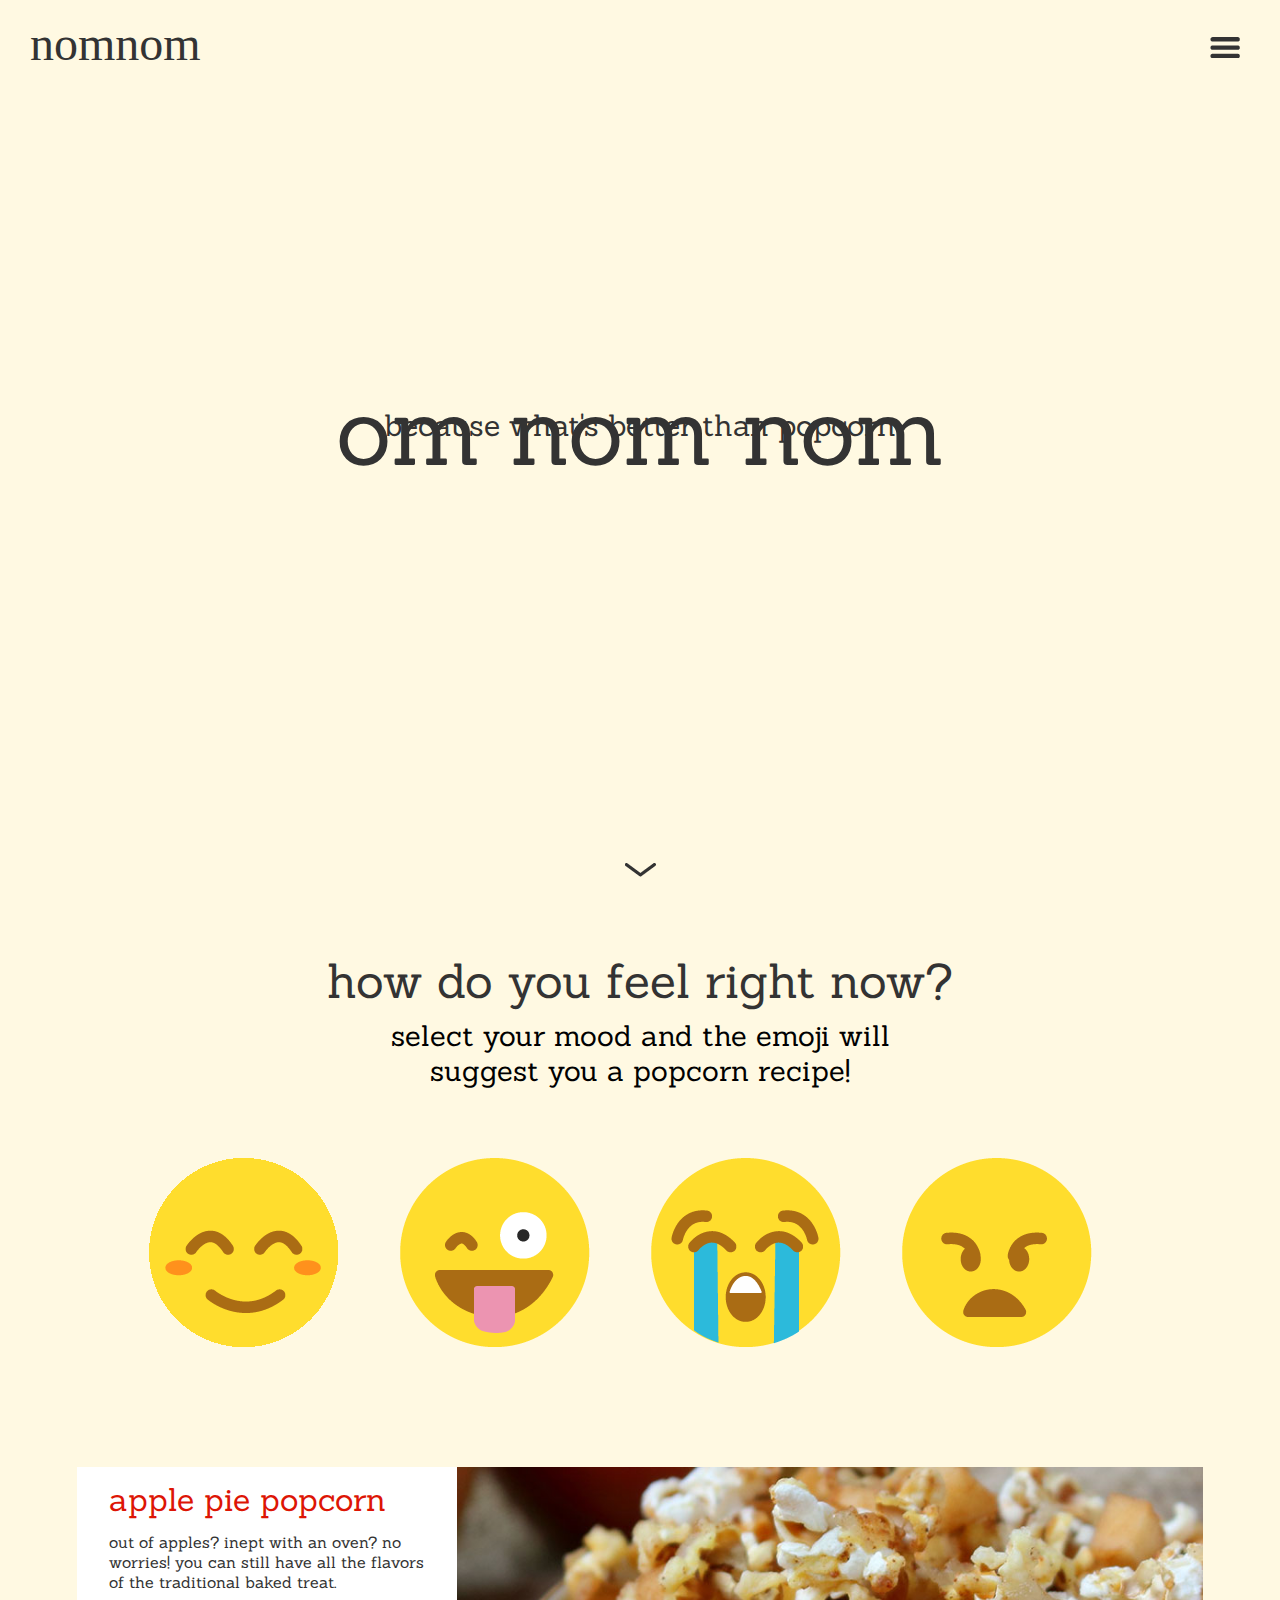
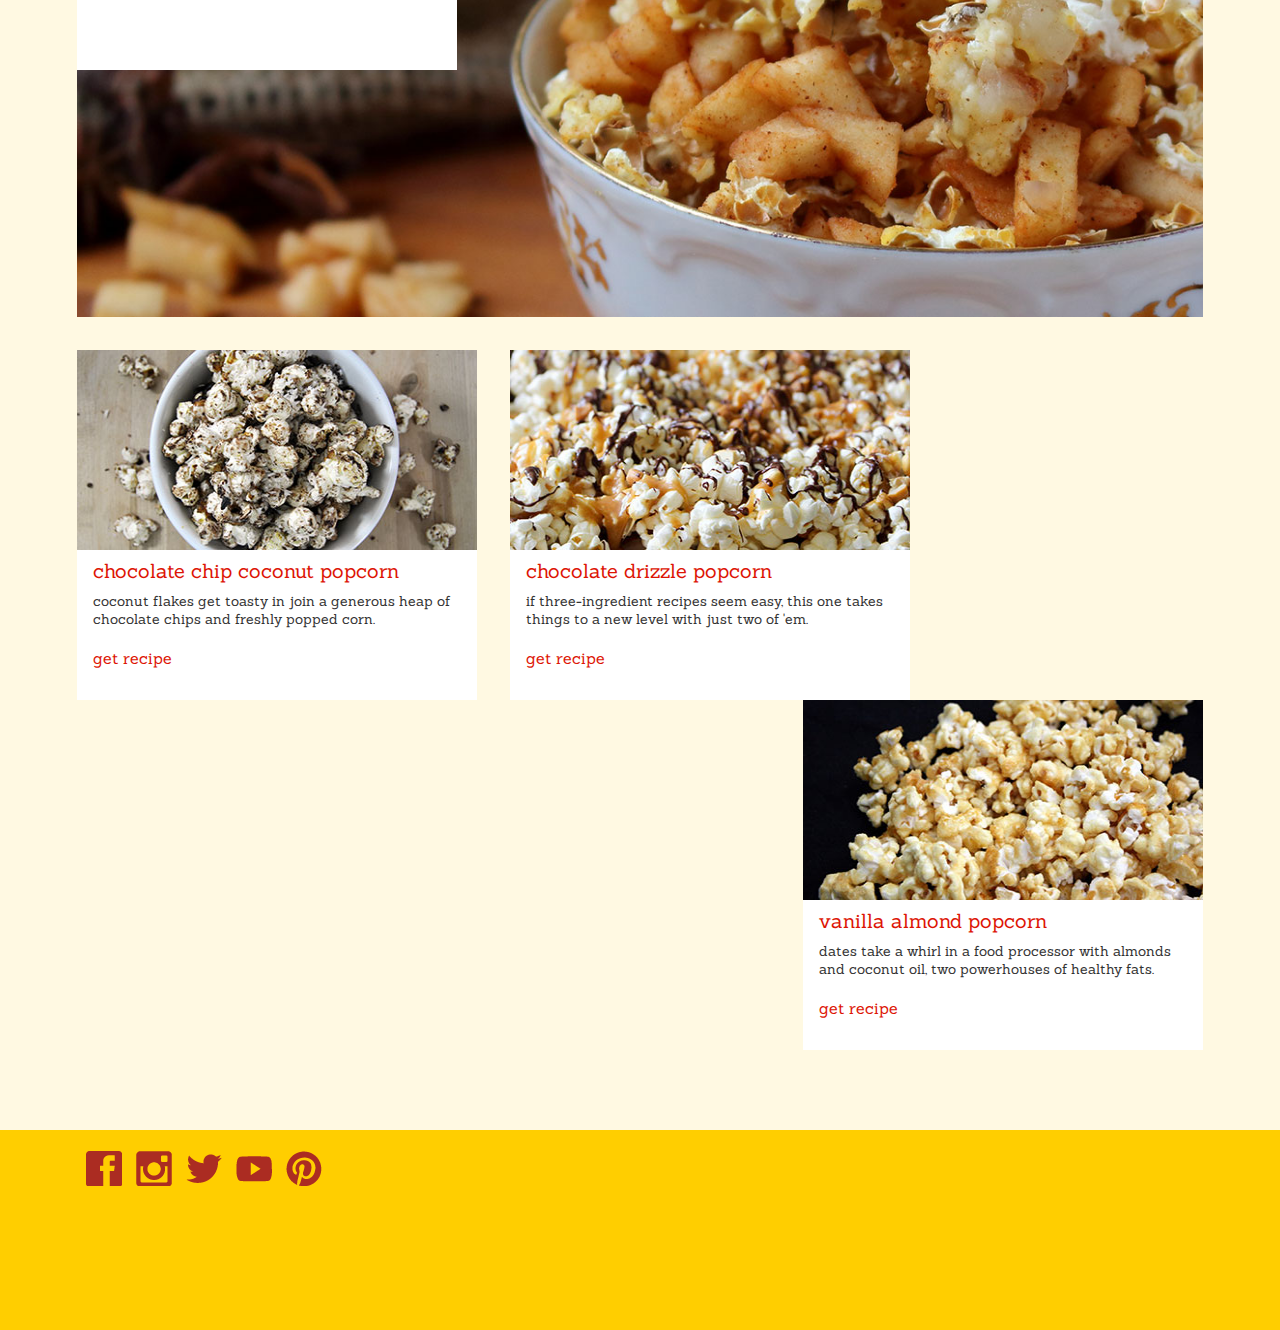
==== index.html @ b903b2a0 "updates" ====
<!DOCTYPE html>
    <html>
        <head>
            <meta charset="utf-8">    
            <meta name=“description” content=“nomnom” />
            <meta name=“keywords” content=“nomnom” />
            <meta name=“author” content=“nomnom” />
            <link rel="stylesheet" type="text/css" href="css/normalize.css">
            <link rel="stylesheet" type="text/css" href="css/reset.css">
            <link rel="stylesheet" type="text/css" href="css/style.css">
            <title>nomnom</title>
            <script src="https://code.jquery.com/jquery-1.12.0.min.js"></script>
           <script type="text/javascript" src="https://netdna.bootstrapcdn.com/bootstrap/3.1.1/js/bootstrap.min.js"></script>
            <link href='https://fonts.googleapis.com/css?family=Sanchez:400,400italic' rel='stylesheet' type='text/css'>      
        </head>

        <body class="body-bg">
            <div id="top">
                <video src="images/videoplayback.mp4" autoplay loop>
                </video>

                <header>
                    <div class="logo">
                        <a href="index.html">nomnom</a>
                    </div>

                    <div class="hamburger-icon">
                        <img src="images/hamburger.png">
                    </div>
                </header>
                    <nav>
                        <div class="cancel-icon">
                            <img src="images/cancel.png">
                        </div>
                        <ul>
                            <li id="top-item"><a href="happy.html">sweet recipes</a></li>
                            <li><a href="silly.html">savory recipes</a></li>
                            <li><a href="angry.html">spicy recipes</a></li>
                            <li><a href="sad.html">sweet &amp salty recipes</a></li>
                            <li><a href="history.html">history of popcorn</a></li>
                            <li id="last-item"><a href="popping-methods.html">traditional popping methods</a></li>
                        </ul>
                    </nav>

                <div class="chevron">
                    <img src="images/chevron.png">
                </div>

                <div class="omnom-text">
                    <p>om nom nom</p>
                </div>

                <div class="omnom-text-2">
                    <p>because what's better than popcorn</p>
                </div>                
            </div>
    <div class="container-Cnt">        
            <div class="intro">
                <div class="intro-2"><p>how do you feel right now?</p></div> 
                    <h1>select your mood and the emoji will suggest you a popcorn recipe!</h1>
                </div>

            <div class="emojis">
                <div class="happy">
                    <a href="happy.html"><img src="images/happy.gif"></a>
                    <div id="happy-text">
                        <p>yaaas</p>
                    </div>
                </div>

                <div class="silly">
                    <a href="silly.html"><img src="images/silly.png"></a>
                    <div id="silly-text">
                        <p>lol</p>
                    </div>
                </div>

                <div class="sad">
                    <a href="sad.html"><img src="images/sad.png"></a>
                    <div id="sad-text">
                        <p>ugh</p>
                    </div>
                </div>

                <div class="angry">
                    <a href="angry.html"><img src="images/angry.png"></a>
                    <div id="angry-text">
                        <p>wtf</p>
                    </div>
                </div>
            </div>

            <div id="featured">
<!--                 <div class="tag">
                    <p>YAAAAAS</p>
                </div> -->

                <div id="recipe-title">
                    <a href="http://sweetasacookie.com/apple-pie-popcorn/" target="_blank">apple pie popcorn</a>
                    <p>out of apples? inept with an oven? no worries! you can still have all the flavors of the traditional baked treat.</p>
                </div>

<!--                 <div id="get-recipe">
                    <a href="https://marlameridith.com/chocolate-chip-coconut-popcorn-recipe/" target="_blank">get recipe</a>
                </div> -->
            </div>            

            <div id="more-recipes">
                <div class="column">
                                <a href="https://marlameridith.com/chocolate-chip-coconut-popcorn-recipe/" target="_blank">
                                    <div class="column-img">
                                        <img src="images/cacao-dusted-coconut-popcorn.jpg">
                                    </div></a>

                                <div class="column-text">
                                    <p class="column-title"><a href="https://marlameridith.com/chocolate-chip-coconut-popcorn-recipe/" target="_blank">chocolate chip coconut popcorn</a></p>

                                    <p class="column-blurb">coconut flakes get toasty in join a generous heap of chocolate chips and freshly popped corn.</p>

                                    <div class="get-recipe">
                                        <a href="https://marlameridith.com/chocolate-chip-coconut-popcorn-recipe/" target="_blank">get recipe</a>
                                    </div>
                                </div>
                </div>

                            <div class="column">
                                <a href="http://nutritiontwins.com/chocolate-drizzle-popcorn/" target="_blank">
                                    <div class="column-img">
                                        <img src="images/chocolate-drizzle.jpg">
                                    </div></a>

                                <div class="column-text">
                                    <p class="column-title"><a href="http://nutritiontwins.com/chocolate-drizzle-popcorn/" target="_blank">chocolate drizzle popcorn</a></p>

                                    <p class="column-blurb">if three-ingredient recipes seem easy, this one takes things to a new level with just two of 'em.</p>

                                    <div class="get-recipe">
                                        <a href="http://nutritiontwins.com/chocolate-drizzle-popcorn/" target="_blank">get recipe</a>
                                    </div>
                                </div>
                            </div>

                            <div id="column">
                                <a href="http://realfoodrealdeals.com/vanilla-almond-popcorn/" target="_blank">
                                    <div class="column-img">
                                        <img src="images/vanilla-almond.jpg">
                                    </div></a>

                                    <div class="column-text">
                                        <p class="column-title"><a href="http://realfoodrealdeals.com/vanilla-almond-popcorn/" target="_blank">vanilla almond popcorn</a></p>

                                        <p class="column-blurb">dates take a whirl in a food processor with almonds and coconut oil, two powerhouses of healthy fats.</p>

                                        <div class="get-recipe">
                                        <a href="http://realfoodrealdeals.com/vanilla-almond-popcorn/" target="_blank">get recipe</a>
                                        </div>
                                    </div>
                            </div>
            </div>
    </div> <!-- .container-Cnt  -->        
            <footer>
                <ul>
                    <li><a href="http://www.facebook.com" target="_blank">
                            <div class="fb">
                                <img src="images/fb.png">
                            </div></a>
                    </li>

                    <li><a href="http://www.instagram.com" target="_blank">
                            <div class="instagram">
                                <img src="images/instagram.png">
                            </div></a>
                    </li>

                    <li><a href="http://www.twitter.com" target="_blank">
                            <div class="twitter">
                                <img src="images/twitter.png">
                            </div></a>
                    </li>

                    <li><a href="http://www.youtube.com" target="_blank">
                            <div class="yt">
                                <img src="images/yt.png">
                            </div></a>
                    </li>
                    <li><a href="http://www.pinterest.com" target="_blank">
                            <div class="pinterest">
                                <img src="images/pinterest.png">
                            </div></a>
                    </li>
                </ul>
            </footer> 
            <script src="js/main.js"></script>
        </body>
    </html>
---- css/style.css ----
* {
  box-sizing: border-box;
  -webkit-box-sizing: border-box;
  -moz-box-sizing: border-box;
}

header {
  overflow: hidden;
  position: relative;
  z-index: 9999;
  width: auto;
}

html,
body {
  height: 100%;
}

.body-bg {
  background-color: #FFF9E2;
}


.container-Cnt {
  background-color: #FFF9E2;
}

nav {
  background-color: #FFCE00;
  width: 100% !important;
  position: fixed;
  height: 100%;
  top: 0;
  left: 0;
  right: 0;
  bottom: 0;
  z-index: 9999;
  display: none;
}

nav li {
  font-family: Sanchez;
  padding: 10px 30px 0px 0px;
  font-size: 2em;
  color: #333333;
  text-align: center;
  line-height: 54px;
  border-bottom: 1px solid #FFE472;
  padding-bottom: 18px;
}

nav li:hover {
  background-color: #FFE472;
}

#top-item {
  margin-top: 130px;
}

nav li #top-item:hover {
  height: 100px;
}

#last-item {
  border-bottom: none;
}

li a {
  color: #333;

}

.logo {
  font-family: Bryant-Bold;
  font-size: 3em;
  margin: 20px 0 0px 30px;
  float: left;
}

.logo a {
  color: #333333;
}

.hamburger-icon {
  display: inline-block;
  margin: 36px 40px 0px 0px;
  position: absolute;
  top: 0;
  right: 0;
  z-index: 999;
  cursor: pointer;
}

.cancel-icon {
  display: inline-block;
  margin: 32px 40px 0px 0px;
  position: absolute;
  top: 0;
  right: 0;
  z-index: 999;
  cursor: pointer;
}

a {
  text-decoration: none;
}

p {
  font-family: Sanchez;
  font-size: 20px;
  color: #333333;
}

/*fonts*/
@font-face {
  font-family: ‘Bryant’;
  src: url(Bryant.eot’);
  src: url(Bryant.woff’) format(‘woff’), 
       url(Bryant.ttf’) format(‘truetype’), 
             url(Bryant.svg’) format(‘svg’);

  font-family: ‘Bryant-bold’;
  src: url(Bryant-bold.eot’);
  src: url(Bryant-bold.woff’) format(‘woff’), 
       url(Bryant-bold.ttf’) format(‘truetype’), 
             url(Bryant-bold.svg’) format(‘svg’);
}

.intro {
  margin-top: 60px;
  margin-bottom: 60px;
  line-height: 35px;
  text-align: center;
}

.intro h1 {
  font-family: "Sanchez";
  font-size: 1.8em;
  color: #000;
  display: inline-block;
  margin-top: 100px;
  margin-bottom: 100px;
  width: 45%;
  position: relative;
  clear: both;
  margin: 0 auto;
}

.intro-2 p{
  font-size: 3em;
  font-family: Sanchez;
  text-align: center;
  margin-bottom: 20px;
}

#top {
  width: 100%;
  height: 100%;
  background-size: cover;
  display: inline-block;
  margin: 0 auto;
  position: relative;
  overflow: hidden; 
}

video {
  position: absolute;
  top: 50%;
  left: 50%;
  -webkit-transform: translate(-50%, -50%);
  transform: translate(-50%, -50%);
  min-width: 100%;
  min-height: 100%;
  width: auto;
  /*height: 100%;*/
  z-index: -100;
  overflow: hidden;
}

.chevron {
  position: absolute;
  left:0;
  bottom:20px;
  width: 100%;
  text-align: center;
}
.chevron img {
  display: inline-block;
}

.omnom-text {
  text-align: center;
  display: table;
  width: 100%;
  height: 100%;
  position: absolute;
  top: 0;
  left: 0;
  z-index: 10;
}

.omnom-text p {
  font-size: 6em;
  font-family: Sanchez;
  font-weight: 400;
  display: table-cell;
  vertical-align: middle;
  line-height: 70px;
  padding-bottom: 40px;
  color: #333;
}

.omnom-text-2 p {
  font-size: 2em;
  text-align: center;
  display: table;
  width: 100%;
  height: 100%;
  position: absolute;
  top: 0;
  left: 0;
  z-index: 10;
  margin-top: 300px;
}

.omnom-text-2 p {
  font-size: 30px;
  font-family: Sanchez;
  font-weight: 400;
  display: table-cell;
  vertical-align: middle;
  line-height: 70px;
  color: #333;
  padding-top: 90px;
}

.emojis {
  text-align: center;
  margin: 20px 0 50px 10px;
}

.happy {
  display: inline-block;
  margin-right: 50px;
}

#happy-text p{
  opacity: 0;
  color: #333;
  font-size: 1.5em;
  margin-top: 10px;
}

.happy:hover #happy-text p{
  opacity: 1;
}

.silly {
  display: inline-block;
  margin-right: 50px;
}

#silly-text p{
  opacity: 0;
  color: #333;
  font-size: 1.5em;
  margin-top: 10px;
}

.silly:hover #silly-text p{
  opacity: 1;
}

.sad {
  display: inline-block;
  margin-right: 50px;
}

#sad-text p{
  opacity: 0;
  color: #333;
  font-size: 1.5em;
  margin-top: 10px;
}

.sad:hover #sad-text p{
  opacity: 1;
}

.angry {
  display: inline-block;
  margin-right: 50px;
}

#angry-text p{
  opacity: 0;
  color: #333;
  font-size: 1.5em;
  margin-top: 10px;
}

.angry:hover #angry-text p{
  opacity: 1;
}

#featured {
  margin: 0 auto;
  width: 88%;
  height: 50vh;
  background: url("../images/Apple-Pie-Popcorn1.jpg"); center center no-repeat;
  background-size: cover;
  box-sizing: border-box;
  margin-bottom: 33px;
  margin-top: 80px;
}

.tag {
  background-color: #ffce00;
  right: 6%;
  margin-left: -5rem;
  padding: .75rem .5rem;
  position: absolute;
  text-align: center;
  text-transform: uppercase;
  width: 11.25rem;
}

.tag p {
  color: #ffffff;
  text-align: center;
  font-style: 1.25em; 
  font-family: Bryant-Bold;
}

#recipe-title {
  font-family: Sanchez;
  font-size: 2em;
  padding-left: 1em;
  padding-top: 1.5%;
  padding-right: 30px;
  background-color: #fff;
  color: #dd1505;
  width: 380px;
  height: 45%;
  margin-top: 10px;
}

#recipe-title p {
  font-family: Sanchez;
  line-height: 20px;
  font-size: .5em;
  padding-top: 5%;
}

#recipe-title a {
  color: #dd1505;
}

#get-recipe a {
  text-decoration: none;
  font-family: Sanchez;
  font-size: 1em;
  color: #CC1C0E;
  margin-left: 2.5%;
}

/*general styes for each recipe page*/
#recipe {
  background-color: white;
}

.grey {
  background-color: #ECECEC;
  margin-top: 150px;
  top: 0;
  left: 0;
  height: 1500px;
}

.structure {
  top: -120px;
  position: relative;
  height: 700px;
  box-sizing: border-box;
}

.title {
  width: 18%;
  height: 100px;
  margin: 0 auto;
}

.title h1 {
  font-size: 3.43em;
  margin-top: 5%;
  margin-bottom: 1%;
  color: #333;
  font-family: "Sanchez";
  display: inline-block;
}

.title-sad {
  width: 30%;
  margin-left: 20%;
}

.title-sad h1 {
  font-size: 3.43em;
  margin-top: 5%;
  margin-bottom: 1%;
  color: #333;
  font-family: "Sanchez";
  display: inline-block;
}

.small-emoji {
  display: inline-block;
  position: relative;
  top: 16px;
  left: 10px;
}

/*sweet*/
.featured {
  margin: auto;
  width: 88%;
  height: 69%;
  background: url("../images/Apple-Pie-Popcorn1.jpg"); center center no-repeat;
  position: relative;
  box-sizing: border-box;
}

.recipe-title {
  font-family: Sanchez;
  font-size: 2.8em;
  padding-left: 30px;
  padding-top: 30px;
  padding-right: 30px;
  background-color: #F8F8F8;
  color: #dd1505;
  width: 350px;
  height: 275px;
  margin-top: 10px;
}

.recipe-title p {
  padding-top: 20px;
  font-family: Sanchez;
  line-height: 20px;
  font-size: .4em;
}

.recipe-title a {
  color: #dd1505;
}

.recipe-parent {
  width: 100%;
  clear: both;
}

.more-recipes {
  width: 88%;
  padding-top: 33px;
  margin: 0 auto;
}

#more-recipes {
  width: 88%;
  margin: 0 auto;
  overflow: hidden;
  margin-bottom: 80px;
}

.column {
  background-color: #fff;
  width: 400px;
  height: 350px;
  float: left;
  box-sizing: border-box;
  margin-right: 33px;
}

#column {
  background-color: #fff;
  width: 400px;
  height: 350px;
  float: right;
  box-sizing: border-box;
}

.column-img img{
  width: 100%;
  height: 200px;
}

.column-text {
  padding: 2% 4% 0 4%;
}

.column-title a {
  color: #dd1505;
  font-family: "Sanchez";
}

.column-blurb {
  margin-top: 3%;
  font-size: .9em;
  font-family: Sanchez;
  line-height: 18px;
}

.get-recipe {
  padding-top: 6%;
}

.get-recipe a {
  text-decoration: none;
  font-family: Sanchez;
  font-size: 1em;
  color: #dd1505;
}

/*savory*/
.featured-savory {
  margin: auto;
  width: 88%;
  height: 69%;
  background: url("../images/lemony-kale.jpg"); center center no-repeat;
  position: relative;
  box-sizing: border-box;
}

/*sweet & salty*/
#featured-sweet-salty {
  margin: auto;
  width: 90%;
  height: 70%;
  background: url("../images/peanut-butter.jpg"); center center no-repeat;
  position: relative;
  box-sizing: border-box;
}

/*spicy*/
#featured-spicy {
  margin: auto;
  width: 90%;
  height: 70%;
  background: url("../images/spicy-curry.jpg"); center center no-repeat;
  position: relative;
  box-sizing: border-box;
}

.more-recipes .row-2 {
  margin-top: 383px;
  overflow: hidden;
}

.did-you-know {
  background-color: #FFF9E2;
  width: 400px;
  height: 350px;
  display: inline-block;
  float: right;
  box-sizing: border-box;
}

.did-you-know-text {
  width: 90%;
  padding-left: 7%;
  padding-top: 25%;
  text-align: center;
}

.did-you-know h1 {
  font-size: 2em;
  font-family: Sanchez;
  color: #333;
  padding-top: 2%;
  padding-bottom: 4%;
}

.did-you-know p {
  font-size: 1em;
  font-family: Sanchez;
  color: #333;
  line-height: 18px;
}

footer {
  background-color: #ffce00;
  width: 100%;
  height: 200px;
}

footer li .fb{
  display: inline-block;
  margin-top: 20px;
  margin-left: 76px;
}

footer li {
  display: inline-block;
  text-align: center;
  margin-left: 10px;
}

.happy-footer {
  margin-top: 40px;
}

/*history*/
#top-image {
  background-color: #FFF1B6;
  z-index: -100;
  height: 100%;
}

.date p {
  margin-top: 40px;
  text-align: center;
  font-size: 4em;
  font-family: Sanchez;
}

.text-1 p {
  margin-top: 10px;
  text-align: center;
  font-size: 1.5em;
  font-family: Sanchez;
}

.divider-top {
  border-top: 1px solid #FFCE00;
  width: 300px;
  margin-top: 16px;
  margin-left: 570px;
}

.squanto {
  text-align: center;
  margin-top: 30px;
}

.text-2 p {
  width: 52%;
  text-align: center;
  margin: 40px 0 100px 340px;
  font-family: Sanchez;
  line-height: 24px;
}

.second {
  background-color: #fff;
  width: 100%;
  height: 600px;
}

.second .date p {
  margin-top: 50px;
  text-align: center;
  font-size: 4em;
  font-family: Sanchez;
}

.second .text-2 p {
  width: 52%;
  text-align: center;
  margin-top: 100px;
  margin-left: 340px;
  font-family: Sanchez;
}

.states {
  text-align: center;
  margin-top: 50px;
}

.third {
  background-color: #FFF1B6;
  width: 100%;
  height: 750px;
}

.third .date p {
  padding-top: 50px;
  text-align: center;
  font-size: 4em;
  font-family: Sanchez;
}

.third .text-2 p {
  width: 52%;
  text-align: center;
  margin-top: 410px;
  margin-left: 340px;
  font-family: Sanchez;
}

.fourth {
  background-color: #fff;
  width: 100%;
  height: 700px;
}

.fourth .date p {
  text-align: center;
  font-size: 4em;
  font-family: Sanchez;
}

.fourth .text-2 p {
  width: 52%;
  text-align: center;
  margin-top: 410px;
  margin-left: 340px;
  font-family: Sanchez;
}

/**
 * For modern browsers
 * 1. The space content is one way to avoid an Opera bug when the
 *    contenteditable attribute is included anywhere else in the document.
 *    Otherwise it causes space to appear at the top and bottom of elements
 *    that are clearfixed.
 * 2. The use of `table` rather than `block` is only necessary if using
 *    `:before` to contain the top-margins of child elements.
 */
.cf:before,
.cf:after {
    content: " "; /* 1 */
    display: table; /* 2 */
}

.cf:after {
    clear: both;
}

/**
 * For IE 6/7 only
 * Include this rule to trigger hasLayout and contain floats.
 */
.cf {
    *zoom: 1;
}

.submit {
  font-family: Sanchez;
  background-color: #CC1C0E;
  border: none;
  width: 400px;
  height: 100px;
  margin-top: 33px;
  font-size: 1.5em;
  color: white;
  border-radius: 5px;
  margin-left: 433px;
}

.submit:hover {
  background-color: #B71B0E;
}

/*submit your own recipe*/
.title-submit {
  text-align: center;
  margin-bottom: 5%;
}

.title-submit h1 {
  font-size: 3.43em;
  margin-top: 5%;
  color: #333;
  font-family: "Sanchez";
  display: inline-block;
}

form {
  width: 100%;
  height: 50%;
}

.create-recipe {
  float: left;
  width: 90%;
  margin: 1.5em 5%;
  display: block;
  box-sizing: border-box;
}

input {
  color: red;
  border: 0;
  -webkit-appearance: none;
  line-height: normal;
  font-family: Sanchez;
}

.create-recipe__info {
  width: 59.26%;
  float: right;
}

.create-recipe__info li {
  width: 100%;
  margin: .5rem auto;
  float: left;
}

.create-recipe__info li label {
  float: left;
  margin-bottom: .25rem;
  margin-right: .25rem;
  color: #333;
  font-family: Sanchez;
}

.create-recipe__info li input[type="text"], .create-recipe__info li textarea {
  float: left;
  clear: both;
  width: 100%;
  height: 2.5rem;
  line-height: 1.5rem;
  padding: .25rem .5rem;
  border-radius: 0;
  color: #4d4d4d!important;
  font-size: 1rem;
}

.create-recipe__left-rail {
  width: 34%;
  position: relative;
  float: left;
}

.create-recipe__left-rail>div {
  float: left;
  width: 100%;
}

.create-recipe .add-photo {
  width: 276px;
  height: 185px;
  margin-left: 0;
}

.create-recipe .icon--picture.gray {
  width: 276px;
  height: 185px;
  background-position: center 35px;
  background-size: 36%;
  position: relative;
  left: 0;
  top: 0;
  display: block;
  transform: scale(1);
  opacity: .7;
}

.icon--picture.gray {
  background-image: url(http://images.media-allrecipes.com/ar-images/icons/pic-icon-gray.svg);
}

.create-recipe__info.stats {
  width: 100%;
}

.create-recipe__info.stats li {
  width: 110px;
  white-space: nowrap;
  margin-left: 0;
  margin-right: 0;
}

.create-recipe__info.stats li {
  margin-left: 60px;
}

.create-recipe__info.stats li label {
  white-space: nowrap;
}

.create-recipe__info li input[type="text"], .create-recipe__info li textarea {
  float: left;
  clear: both;
  width: 100%;
  height: 2.5rem;
  line-height: 1.5rem;
  padding: .25rem .5rem;
  border-radius: 0;
  color: #4d4d4d!important;
  font-size: 1rem;
}

.create-recipe__info.stats li .italic, .create-recipe__info.stats li .grid-col__video__text {
  font-family: Sanchez;
  font-style: italic;
}

/* RESPONSIVE: Tablet*/
@media only screen and (min-width: 768px) and (max-width: 1024px) {
.logo {
  margin-left: 15px;
  }

.hamburger-icon {
  margin-right: 20px;
}
}

/* RESPONSIVE: Phone*/
@media only screen and (max-width: 767px) {
/*global*/
.logo {
  font-family: Bryant-Bold;
  font-size: 2em;
  margin: 16px 0 0px 20px;
  float: left;
}

.hamburger-icon {
  display: inline-block;
  margin: 20px 25px 0px 0px;
  position: absolute;
  top: 0;
  right: 0;
  z-index: 999;
  cursor: pointer;
}

.cancel-icon {
  display: inline-block;
  margin: 23px 32px 0px 0px;
  position: absolute;
  top: 0;
  right: 0;
  z-index: 999;
  cursor: pointer;
}

nav li {
  font-family: Sanchez;
  padding: 0px 30px 0px 0px;
  font-size: 2em;
  color: #333333;
  text-align: center;
  line-height: 54px;
  border-bottom: 1px solid #FFE472;
  padding-bottom: 18px;
  padding-left: 20px;
}

/*phone homepage*/
.omnom-text {
  text-align: center;
  display: table;
  width: 100%;
  height: 100%;
  position: absolute;
  top: 0;
  left: 0;
  z-index: 10;
}

.omnom-text p {
  font-size: 3em;
  font-family: Sanchez;
  font-weight: 400;
  display: table-cell;
  vertical-align: middle;
  line-height: 70px;
  padding-bottom: 40px;
  color: #333;
}

.omnom-text-2 p{
  font-size: 1.5em;
  text-align: center;
  display: table;
  width: 100%;
  height: 100%;
  position: absolute;
  top: 20;
  left: 0;
  z-index: 10;
  line-height: 22px;
}

.intro h1 {
  font-family: "Sanchez";
  font-size: 1.3em;
  color: #000;
  display: inline-block;
  margin-top: 100px;
  margin-bottom: 100px;
  width: 90%;
  position: relative;
  clear: both;
  margin: 0 auto;
  line-height: 28px;
}

.intro-2 p{
  font-size: 2em;
  font-family: Sanchez;
  text-align: center;
  margin-bottom: 20px;
}

.emojis {
  text-align: center;
  padding-left: 30px;
}

#happy-text p{
  opacity: 0;
  color: #333;
  font-size: 1.5em;
  margin-top: 10px;
  margin-bottom: 14px;
}

#silly-text p{
  opacity: 0;
  color: #333;
  font-size: 1.5em;
  margin-top: 10px;
  margin-bottom: 14px;
}

#sad-text p{
  opacity: 0;
  color: #333;
  font-size: 1.5em;
  margin-top: 10px;
  margin-bottom: 14px;
}

/*phone happy*/
#recipe {
  background-color: white;
}

#featured {
  margin: 0 auto;
  width: 88%;
  height: 50vh;
  background: url("../images/Apple-Pie-Popcorn1.jpg"); center center no-repeat;
  background-size: cover;
  box-sizing: border-box;
  margin-bottom: 33px;
  margin-top: 80px;
}
/*
.tag {
  background-color: #CC1C0E;
  left: 50%;
  margin-left: -5rem;
  padding: .75rem .5rem;
  position: absolute;
  text-align: center;
  text-transform: uppercase;
  top: 82rem;
  width: 11.25rem;
  z-index: 2;
}

.tag p {
  color: #ffffff;
  text-align: center;
  font-style: 1.25em; 
  font-family: Bryant-Bold;
}*/

#recipe-title {
  font-family: Sanchez;
  font-size: 2em;
  padding-left: 1em;
  padding-top: 1.5%;
  background-color: #fff;
  color: #dd1505;
  width: 100%;
  height: 40%;
  margin-top: 10px;
}

#recipe-title p {
  padding-top: 10px;
  font-family: Sanchez;
  line-height: 20px;
  font-size: .5em;
}

#recipe-title a {
  color: #dd1505;
}

#get-recipe a {
  text-decoration: none;
  font-family: Sanchez;
  font-size: .5em;
  color: #CC1C0E;
}

.grey {
  background-color: #ECECEC;
  margin-top: 150px;
  top: 0;
  left: 0;
  height: 2500px;
}

.structure {
  top: -120px;
  position: relative;
  height: 700px;
  box-sizing: border-box;
}

.title {
  width: 18%;
  margin: 0 auto;
}

.title h1 {
  font-size: 3.43em;
  margin-top: 5%;
  color: #333;
  font-family: "Sanchez";
  display: inline-block;
}

.small-emoji {
  display: inline-block;
  position: relative;
  top: 16px;
  left: 10px;
}

.featured {
  margin: auto;
  width: 94%;
  height: 350px;
  background: url("../images/Apple-Pie-Popcorn1.jpg"); center center no-repeat;
  position: relative;
  box-sizing: border-box;
}

.recipe-title {
  font-family: Sanchez;
  font-size: 1.25em;
  padding-left: 30px;
  padding-top: 20px;
  padding-right: 30px;
  background-color: #F8F8F8;
  color: #dd1505;
  width: 380px;
  height: 33%;
  margin-top: 10px;
}

.recipe-title p {
  padding-top: 12px;
  font-family: Sanchez;
  line-height: 16px;
  font-size: .7em;
}

.recipe-title a {
  color: #dd1505;
}

.recipe-parent {
  width: 100%;
  clear: both;
}

.more-recipes {
  width: 94%;
  padding-top: 33px;
  margin: 0 auto;
}

.column {
  background-color: #fff;
  width: 100%;
  height: 350px;
  box-sizing: border-box;
  margin-bottom: 10px;
}

#column {
  background-color: #fff;
  width: 100%;
  height: 350px;
  box-sizing: border-box;
  margin-bottom: 10px;
}

.column-img img{
  width: 100%;
  height: 200px;
}

.column-text {
  padding: 2% 4% 0 4%;
}

.column-title a {
  color: #dd1505;
  font-family: "Sanchez";
}

.column-blurb {
  margin-top: 3%;
  font-size: .9em;
  font-family: Sanchez;
  line-height: 18px;
}

.get-recipe {
  padding-top: 6%;
}

.get-recipe a {
  text-decoration: none;
  font-family: Sanchez;
  font-size: 1em;
  color: #dd1505;
}

.more-recipes .row-2 {
  clear: both;
  margin-bottom: 33px;
}

.did-you-know {
  background-color: #FFF9E2;
  width: 400px;
  height: 350px;
  display: inline-block;
  box-sizing: border-box;
  text-align: center;
}

.did-you-know-text {
  width: 90%;
  padding-left: 12%;
  padding-top: 28%;
  text-align: center;
}

.did-you-know h1 {
  font-size: 2em;
  font-family: Sanchez;
  color: #333;
  padding-top: 2%;
  padding-bottom: 4%;
}

.did-you-know p {
  font-size: 1em;
  font-family: Sanchez;
  color: #333;
  line-height: 18px;
}

.submit {
  font-family: Sanchez;
  background-color: #CC1C0E;
  border: none;
  width: 94%;
  height: 100px;
  margin-top: 33px;
  font-size: 1em;
  color: white;
  border-radius: 5px;
  position: relative;
}

.submit:hover {
  background-color: #B71B0E;
}

/*phone history*/
#top-image {
  z-index: -100;
  height: 100%;
}

.date p {
  margin-top: 40px;
  text-align: center;
  font-size: 2.7em;
  font-family: Sanchez;
}

.text-1 p {
  margin-top: 10px;
  position: relative;
  text-align: center;
  font-size: 1.4em;
  font-family: Sanchez;
}

.title {
  width: 18%;
  height: 100px;
  margin: 0 auto;
}

.title h1 {
  font-size: 2.5em;
  margin-top: 5%;
  margin-bottom: 1%;
  color: #333;
  font-family: "Sanchez";
  display: inline-block;
  text-align: center;
}

footer {
  background-color: #ffce00;
  width: 100%;
  height: 150px;
}

footer li .fb{
  margin-left: 70px;
}
}
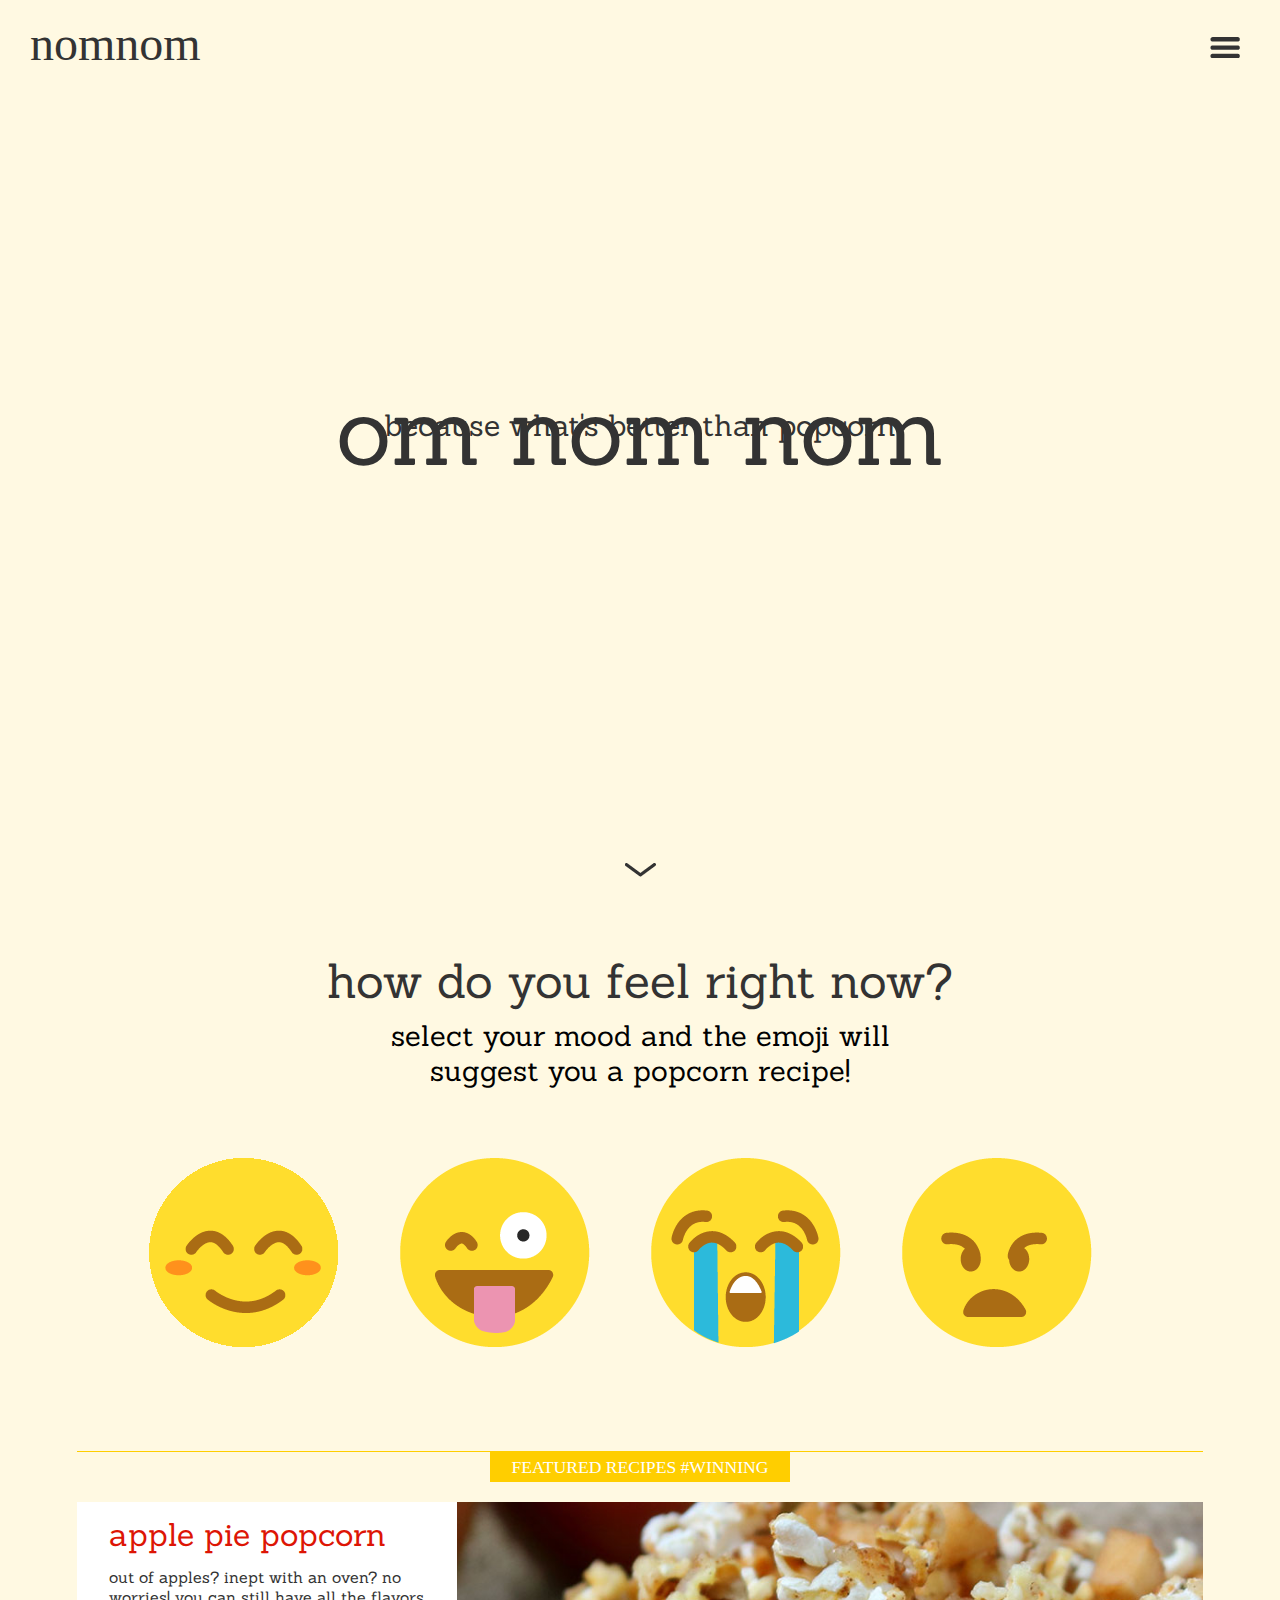
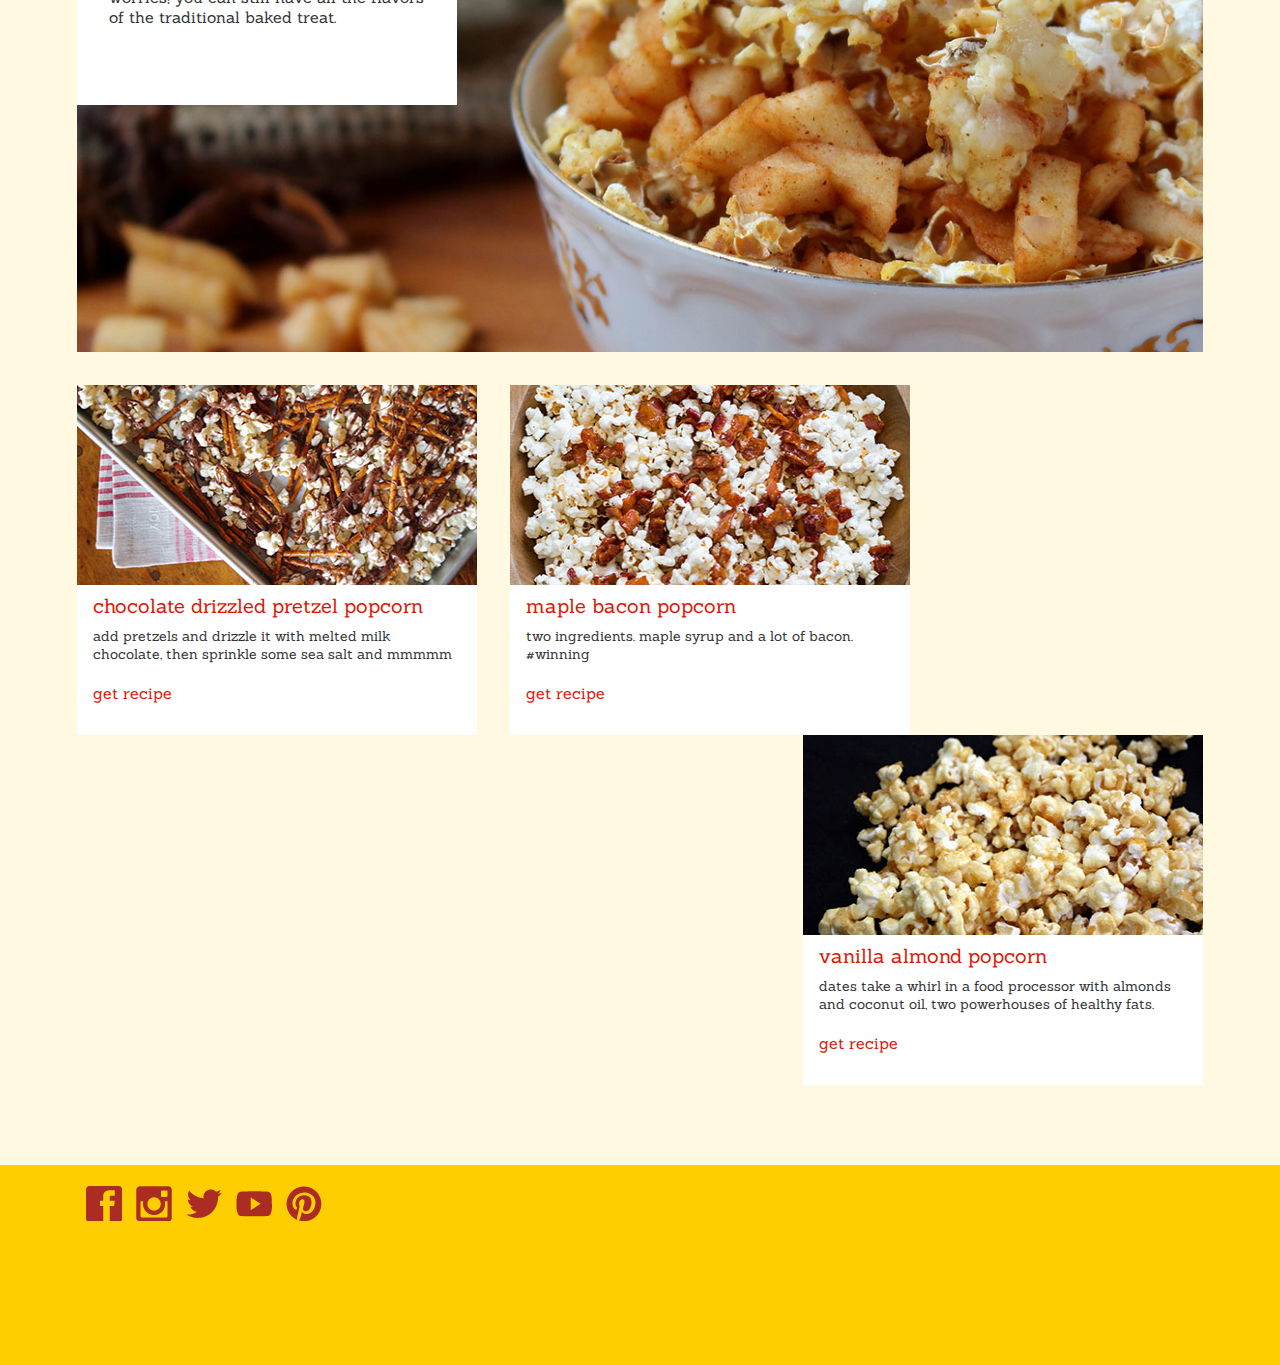
==== commit f5343b86: "UPDATES" ====
--- a/index.html
+++ b/index.html
@@ -90,6 +90,11 @@
                 </div>
             </div>
 
+            <div class="divider">
+                <div class="tag-featured">FEATURED RECIPES #WINNING
+                </div>
+            </div>
+
             <div id="featured">
 <!--                 <div class="tag">
                     <p>YAAAAAS</p>
@@ -107,35 +112,35 @@
 
             <div id="more-recipes">
                 <div class="column">
-                                <a href="https://marlameridith.com/chocolate-chip-coconut-popcorn-recipe/" target="_blank">
+                                <a href="http://jennysteffens.blogspot.com/2014/12/chocolate-drizzled-popcorn-pretzels.html" target="_blank">
                                     <div class="column-img">
-                                        <img src="images/cacao-dusted-coconut-popcorn.jpg">
+                                        <img src="images/pretzel.jpg">
                                     </div></a>
 
                                 <div class="column-text">
-                                    <p class="column-title"><a href="https://marlameridith.com/chocolate-chip-coconut-popcorn-recipe/" target="_blank">chocolate chip coconut popcorn</a></p>
-
-                                    <p class="column-blurb">coconut flakes get toasty in join a generous heap of chocolate chips and freshly popped corn.</p>
+                                    <p class="column-title"><a href="http://jennysteffens.blogspot.com/2014/12/chocolate-drizzled-popcorn-pretzels.html" target="_blank">chocolate drizzled pretzel popcorn</a></p>
+
+                                    <p class="column-blurb">add pretzels and drizzle it with melted milk chocolate, then sprinkle some sea salt and mmmmm</p>
 
                                     <div class="get-recipe">
-                                        <a href="https://marlameridith.com/chocolate-chip-coconut-popcorn-recipe/" target="_blank">get recipe</a>
+                                        <a href="http://jennysteffens.blogspot.com/2014/12/chocolate-drizzled-popcorn-pretzels.html" target="_blank">get recipe</a>
                                     </div>
                                 </div>
                 </div>
 
                             <div class="column">
-                                <a href="http://nutritiontwins.com/chocolate-drizzle-popcorn/" target="_blank">
+                                <a href="http://www.foodandwine.com/recipes/maple-bacon-popcorn" target="_blank">
                                     <div class="column-img">
-                                        <img src="images/chocolate-drizzle.jpg">
+                                        <img src="images/maple-bacon.jpg">
                                     </div></a>
 
                                 <div class="column-text">
-                                    <p class="column-title"><a href="http://nutritiontwins.com/chocolate-drizzle-popcorn/" target="_blank">chocolate drizzle popcorn</a></p>
-
-                                    <p class="column-blurb">if three-ingredient recipes seem easy, this one takes things to a new level with just two of 'em.</p>
+                                    <p class="column-title"><a href="http://www.foodandwine.com/recipes/maple-bacon-popcorn" target="_blank">maple bacon popcorn</a></p>
+
+                                    <p class="column-blurb">two ingredients. maple syrup and a lot of bacon. #winning</p>
 
                                     <div class="get-recipe">
-                                        <a href="http://nutritiontwins.com/chocolate-drizzle-popcorn/" target="_blank">get recipe</a>
+                                        <a href="http://www.foodandwine.com/recipes/maple-bacon-popcorn" target="_blank">get recipe</a>
                                     </div>
                                 </div>
                             </div>
--- a/css/style.css
+++ b/css/style.css
@@ -23,6 +23,25 @@
 
 .container-Cnt {
   background-color: #FFF9E2;
+}
+
+.divider {
+  border-top: 1px solid #FFCE00;
+  width: 88%;
+  margin: 0 auto;
+  margin-top: 5%;
+}
+
+.tag-featured {
+  width: 300px;
+  height: 30px;
+  background-color: #FFCE00;
+  margin: 0 auto;
+  color: white;
+  font-family: Bryant-Bold;
+  font-size: 1.1em;
+  text-align: center;
+  padding-top: .4em;
 }
 
 nav {
@@ -311,7 +330,7 @@
   background-size: cover;
   box-sizing: border-box;
   margin-bottom: 33px;
-  margin-top: 80px;
+  margin-top: 20px;
 }
 
 .tag {
@@ -401,7 +420,7 @@
 
 .title-sad {
   width: 30%;
-  margin-left: 20%;
+  margin-left: 35%;
 }
 
 .title-sad h1 {
@@ -531,24 +550,32 @@
   box-sizing: border-box;
 }
 
+.featured-savory .recipe-title {
+  height: 300px;
+}
+
 /*sweet & salty*/
-#featured-sweet-salty {
+.featured-sweet-salty {
   margin: auto;
-  width: 90%;
-  height: 70%;
-  background: url("../images/peanut-butter.jpg"); center center no-repeat;
+  width: 88%;
+  height: 69%;
+  background: url("../images/sea-salt-chocolate.jpg"); center center no-repeat;
   position: relative;
   box-sizing: border-box;
 }
 
 /*spicy*/
-#featured-spicy {
+.featured-spicy {
   margin: auto;
-  width: 90%;
-  height: 70%;
+  width: 88%;
+  height: 69%;
   background: url("../images/spicy-curry.jpg"); center center no-repeat;
   position: relative;
   box-sizing: border-box;
+}
+
+.featured-savory .recipe-title {
+  height: 300px;
 }
 
 .more-recipes .row-2 {
@@ -764,7 +791,7 @@
 /*submit your own recipe*/
 .title-submit {
   text-align: center;
-  margin-bottom: 5%;
+  margin-bottom: 3%;
 }
 
 .title-submit h1 {
@@ -773,6 +800,11 @@
   color: #333;
   font-family: "Sanchez";
   display: inline-block;
+}
+
+.create-recipe__info.stats {
+  margin-top: 1.5em;
+  width: 100%;
 }
 
 form {
@@ -845,35 +877,39 @@
 }
 
 .create-recipe .icon--picture.gray {
-  width: 276px;
+  width: 430px;
   height: 185px;
-  background-position: center 35px;
-  background-size: 36%;
+  background-position: center 40px;
+  background-size: 21%;
   position: relative;
   left: 0;
   top: 0;
   display: block;
   transform: scale(1);
   opacity: .7;
+  cursor: pointer;
+  background-repeat: no-repeat;
+  border: 1px dashed #bbb;
 }
 
 .icon--picture.gray {
   background-image: url(http://images.media-allrecipes.com/ar-images/icons/pic-icon-gray.svg);
 }
 
-.create-recipe__info.stats {
-  width: 100%;
+.create-recipe .icon--picture.gray:after {
+  content: "Take a photo";
+  display: block;
+  margin-top: 9.5em;
+  text-align: center;
+  font-size: .8rem;
+  font-family: Sanchez;
 }
 
 .create-recipe__info.stats li {
-  width: 110px;
+  width: 43%;
   white-space: nowrap;
   margin-left: 0;
-  margin-right: 0;
-}
-
-.create-recipe__info.stats li {
-  margin-left: 60px;
+  margin-right: 30px;
 }
 
 .create-recipe__info.stats li label {
@@ -890,11 +926,34 @@
   border-radius: 0;
   color: #4d4d4d!important;
   font-size: 1rem;
+  padding-top: .5rem;
 }
 
 .create-recipe__info.stats li .italic, .create-recipe__info.stats li .grid-col__video__text {
   font-family: Sanchez;
   font-style: italic;
+}
+
+.submit-btn {
+  font-family: Sanchez;
+  background-color: #CC1C0E;
+  border: none;
+  width: 10%;
+  height: 50px;
+  margin-right: 74px;
+  float: right;
+  font-size: 1.25em;
+  color: white;
+  border-radius: 5px;
+  position: relative;
+}
+
+.submit-btn:hover {
+  background-color: #B71B0E;
+}
+
+#photoUpload {
+  display: none;
 }
 
 /* RESPONSIVE: Tablet*/
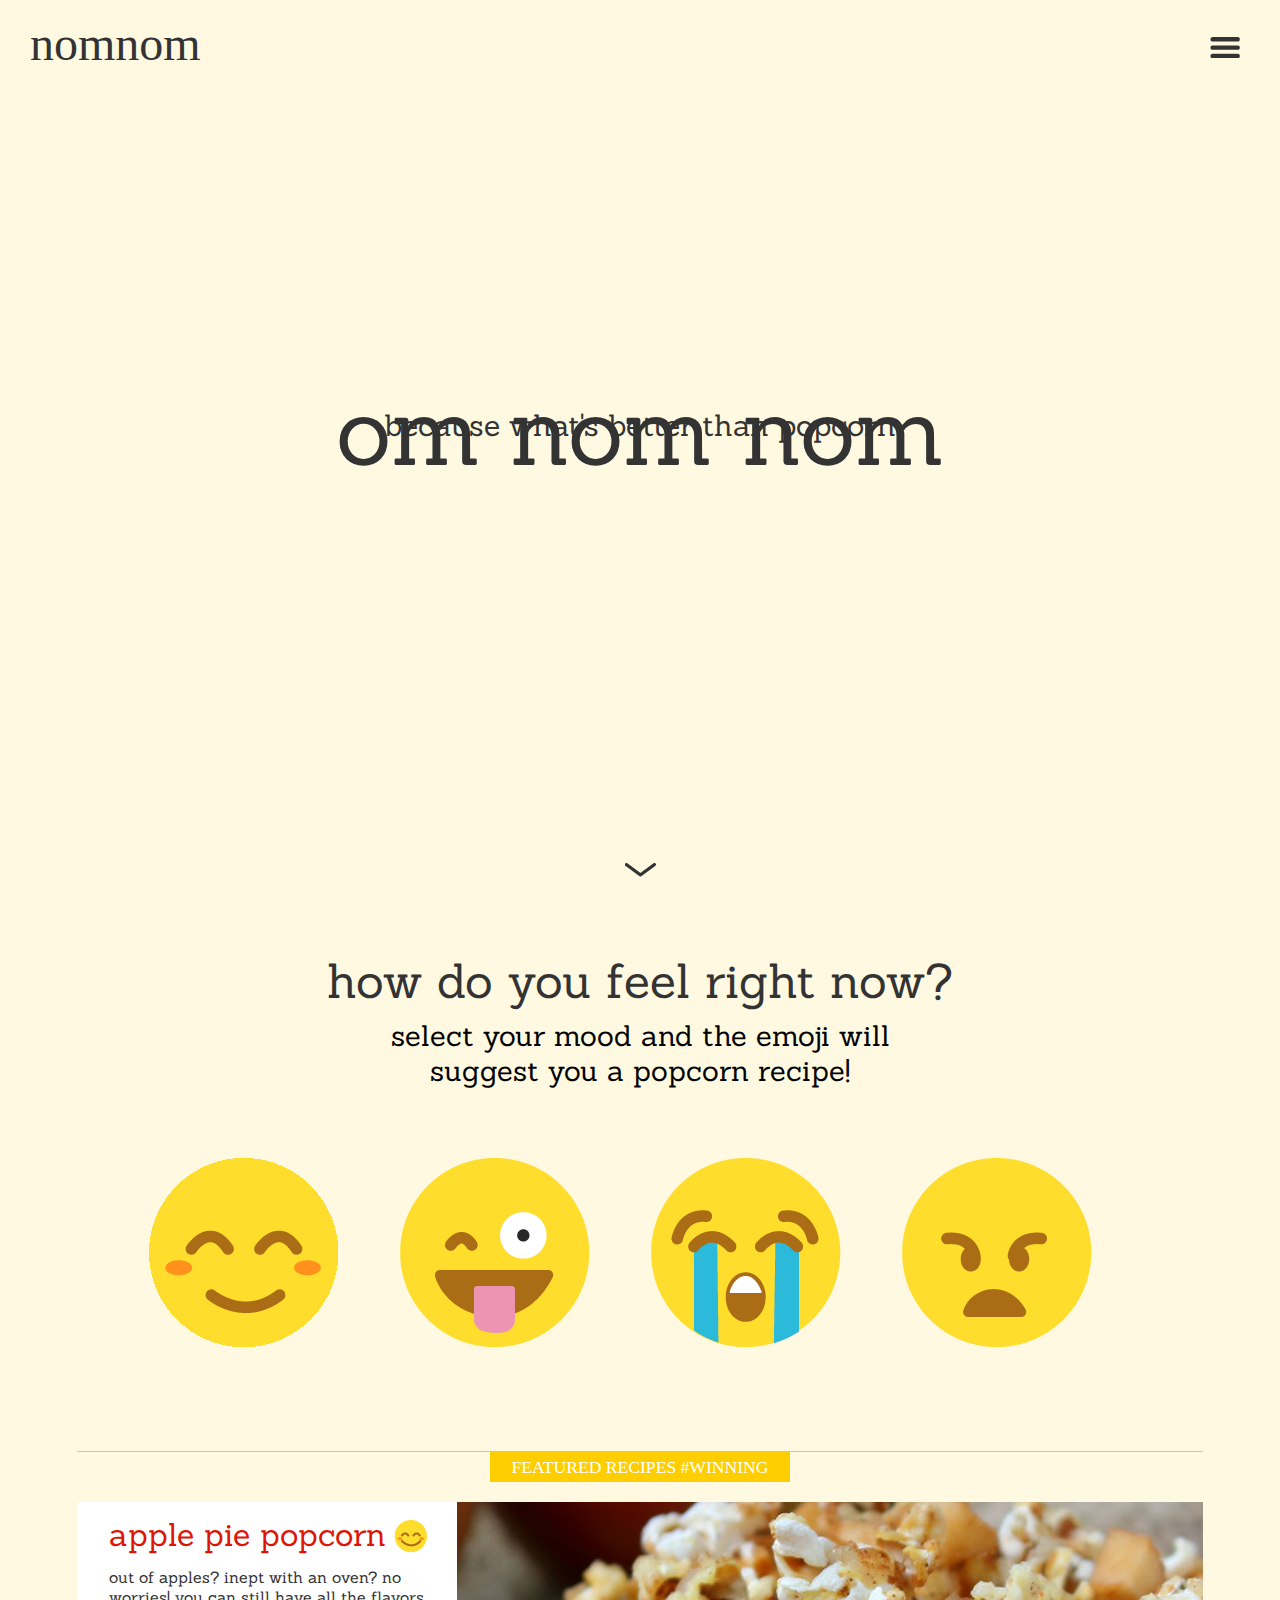
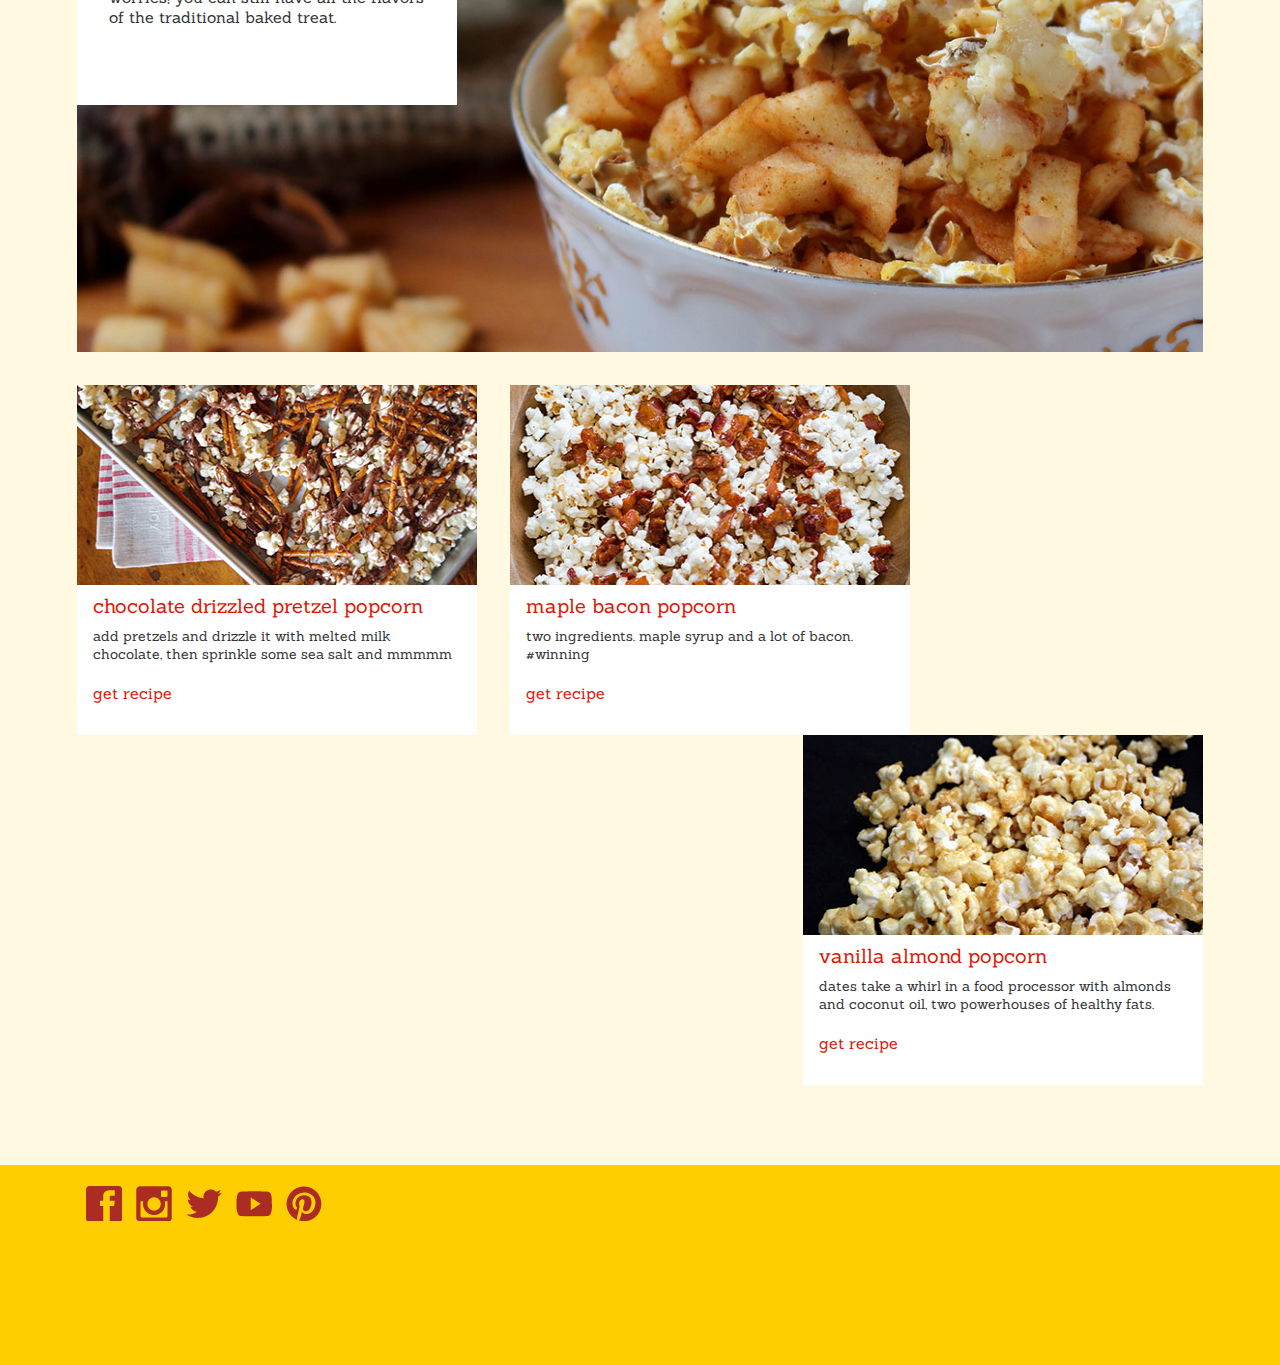
==== commit c0510e27: "updates" ====
--- a/index.html
+++ b/index.html
@@ -33,7 +33,7 @@
                             <img src="images/cancel.png">
                         </div>
                         <ul>
-                            <li id="top-item"><a href="happy.html">sweet recipes</a></li>
+                            <li id="top-item"><a href="happy.html">sweet recipes<span class="featured-emoji-tag"><img src="images/happy-smaller.png"></span></a></li>
                             <li><a href="silly.html">savory recipes</a></li>
                             <li><a href="angry.html">spicy recipes</a></li>
                             <li><a href="sad.html">sweet &amp salty recipes</a></li>
@@ -64,14 +64,14 @@
                 <div class="happy">
                     <a href="happy.html"><img src="images/happy.gif"></a>
                     <div id="happy-text">
-                        <p>yaaas</p>
+                        <p>sweet</p>
                     </div>
                 </div>
 
                 <div class="silly">
                     <a href="silly.html"><img src="images/silly.png"></a>
                     <div id="silly-text">
-                        <p>lol</p>
+                        <p>silly</p>
                     </div>
                 </div>
 
@@ -85,7 +85,7 @@
                 <div class="angry">
                     <a href="angry.html"><img src="images/angry.png"></a>
                     <div id="angry-text">
-                        <p>wtf</p>
+                        <p>no</p>
                     </div>
                 </div>
             </div>
@@ -96,18 +96,10 @@
             </div>
 
             <div id="featured">
-<!--                 <div class="tag">
-                    <p>YAAAAAS</p>
-                </div> -->
-
                 <div id="recipe-title">
-                    <a href="http://sweetasacookie.com/apple-pie-popcorn/" target="_blank">apple pie popcorn</a>
+                    <a href="http://sweetasacookie.com/apple-pie-popcorn/" target="_blank">apple pie popcorn<span class="featured-emoji-tag"><img src="images/happy-smaller.png"></span></a>
                     <p>out of apples? inept with an oven? no worries! you can still have all the flavors of the traditional baked treat.</p>
                 </div>
-
-<!--                 <div id="get-recipe">
-                    <a href="https://marlameridith.com/chocolate-chip-coconut-popcorn-recipe/" target="_blank">get recipe</a>
-                </div> -->
             </div>            
 
             <div id="more-recipes">
--- a/css/style.css
+++ b/css/style.css
@@ -19,7 +19,6 @@
 .body-bg {
   background-color: #FFF9E2;
 }
-
 
 .container-Cnt {
   background-color: #FFF9E2;
@@ -42,6 +41,10 @@
   font-size: 1.1em;
   text-align: center;
   padding-top: .4em;
+}
+
+.featured-emoji-tag {
+  float: right;
 }
 
 nav {
@@ -650,7 +653,7 @@
   font-family: Sanchez;
 }
 
-.text-1 p {
+.first-text p {
   margin-top: 10px;
   text-align: center;
   font-size: 1.5em;
@@ -669,7 +672,7 @@
   margin-top: 30px;
 }
 
-.text-2 p {
+.second-text p {
   width: 52%;
   text-align: center;
   margin: 40px 0 100px 340px;
@@ -690,7 +693,7 @@
   font-family: Sanchez;
 }
 
-.second .text-2 p {
+.second .second-text p {
   width: 52%;
   text-align: center;
   margin-top: 100px;
@@ -716,7 +719,7 @@
   font-family: Sanchez;
 }
 
-.third .text-2 p {
+.third .second-text p {
   width: 52%;
   text-align: center;
   margin-top: 410px;
@@ -736,7 +739,7 @@
   font-family: Sanchez;
 }
 
-.fourth .text-2 p {
+.fourth .second-text p {
   width: 52%;
   text-align: center;
   margin-top: 410px;
@@ -803,7 +806,7 @@
 }
 
 .create-recipe__info.stats {
-  margin-top: 1.5em;
+  margin-top: 2.7em;
   width: 100%;
 }
 
@@ -879,11 +882,11 @@
 .create-recipe .icon--picture.gray {
   width: 430px;
   height: 185px;
-  background-position: center 40px;
+  background-position: center 48px;
   background-size: 21%;
   position: relative;
   left: 0;
-  top: 0;
+  top: 28px;
   display: block;
   transform: scale(1);
   opacity: .7;
@@ -897,9 +900,9 @@
 }
 
 .create-recipe .icon--picture.gray:after {
-  content: "Take a photo";
+  content: "Add a photo";
   display: block;
-  margin-top: 9.5em;
+  margin-top: 10em;
   text-align: center;
   font-size: .8rem;
   font-family: Sanchez;
@@ -927,6 +930,7 @@
   color: #4d4d4d!important;
   font-size: 1rem;
   padding-top: .5rem;
+  border: black;
 }
 
 .create-recipe__info.stats li .italic, .create-recipe__info.stats li .grid-col__video__text {
@@ -1354,7 +1358,7 @@
   font-family: Sanchez;
 }
 
-.text-1 p {
+.first-text p {
   margin-top: 10px;
   position: relative;
   text-align: center;
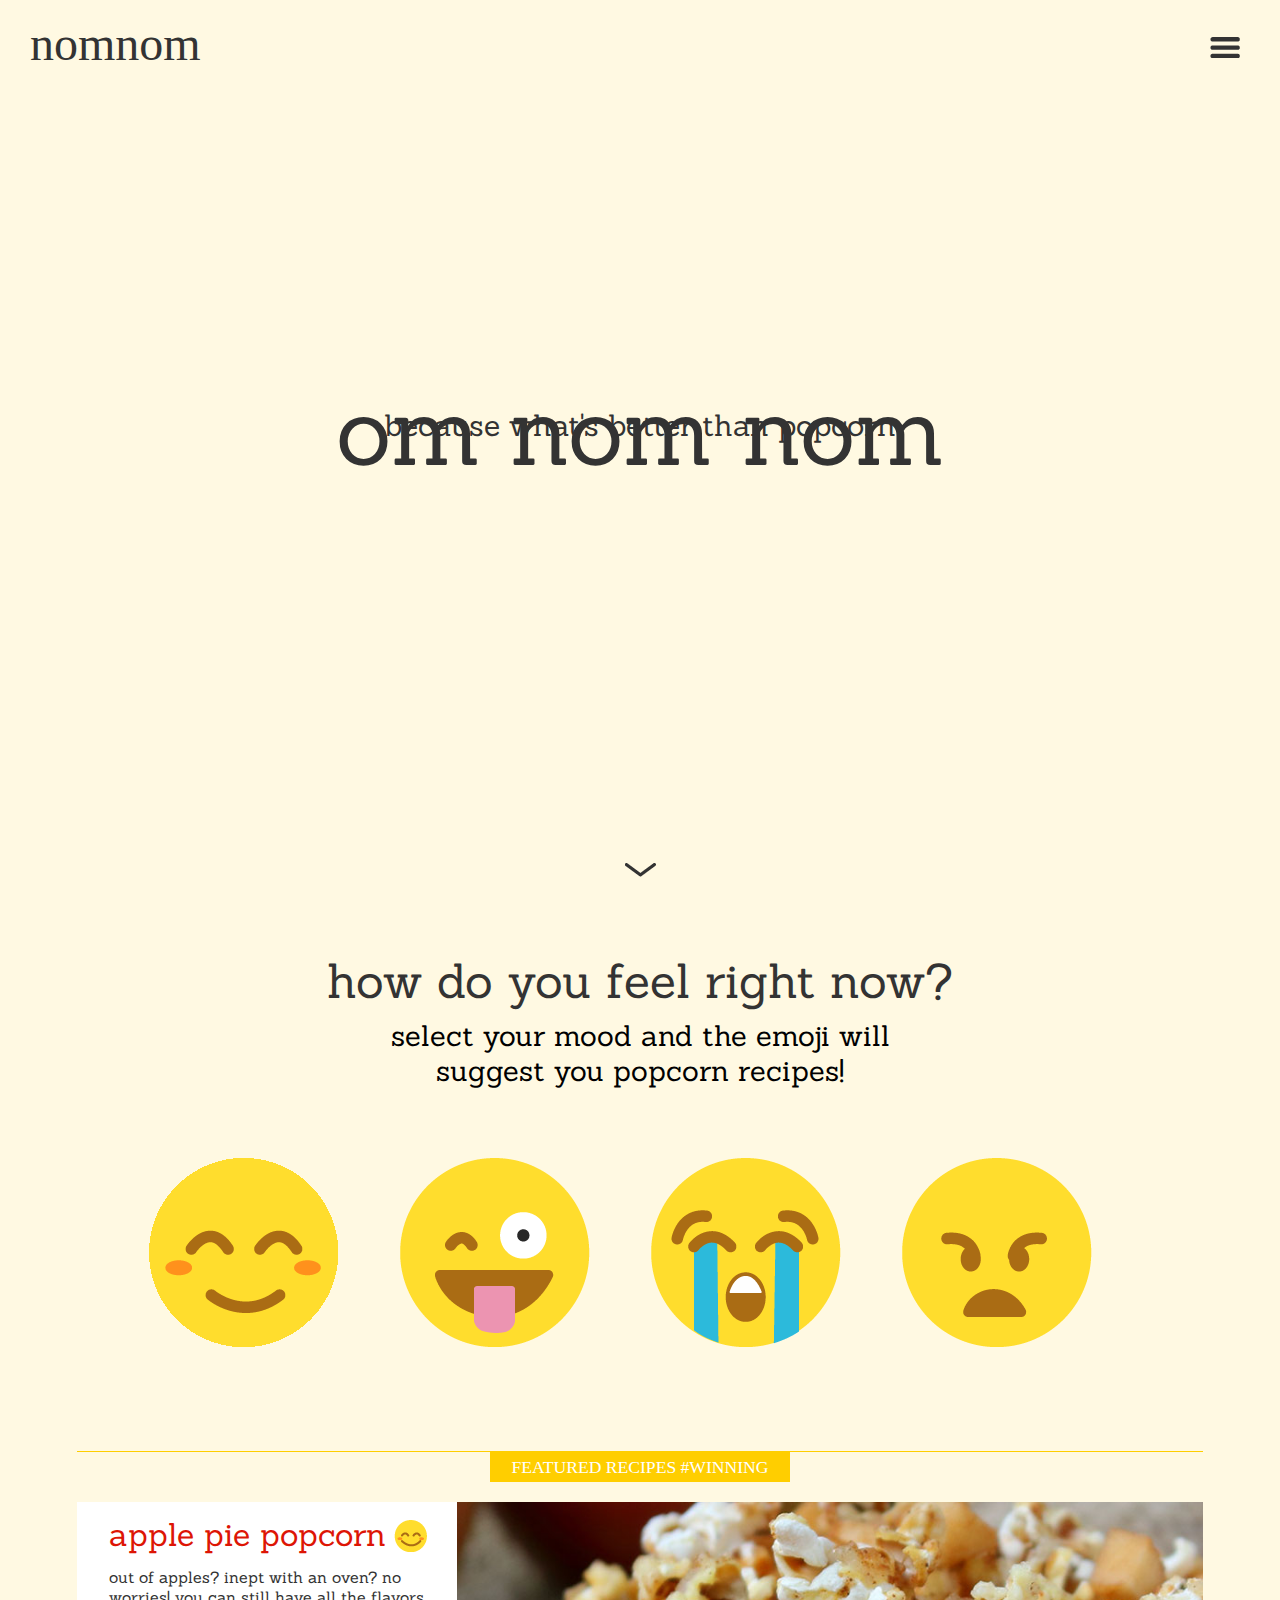
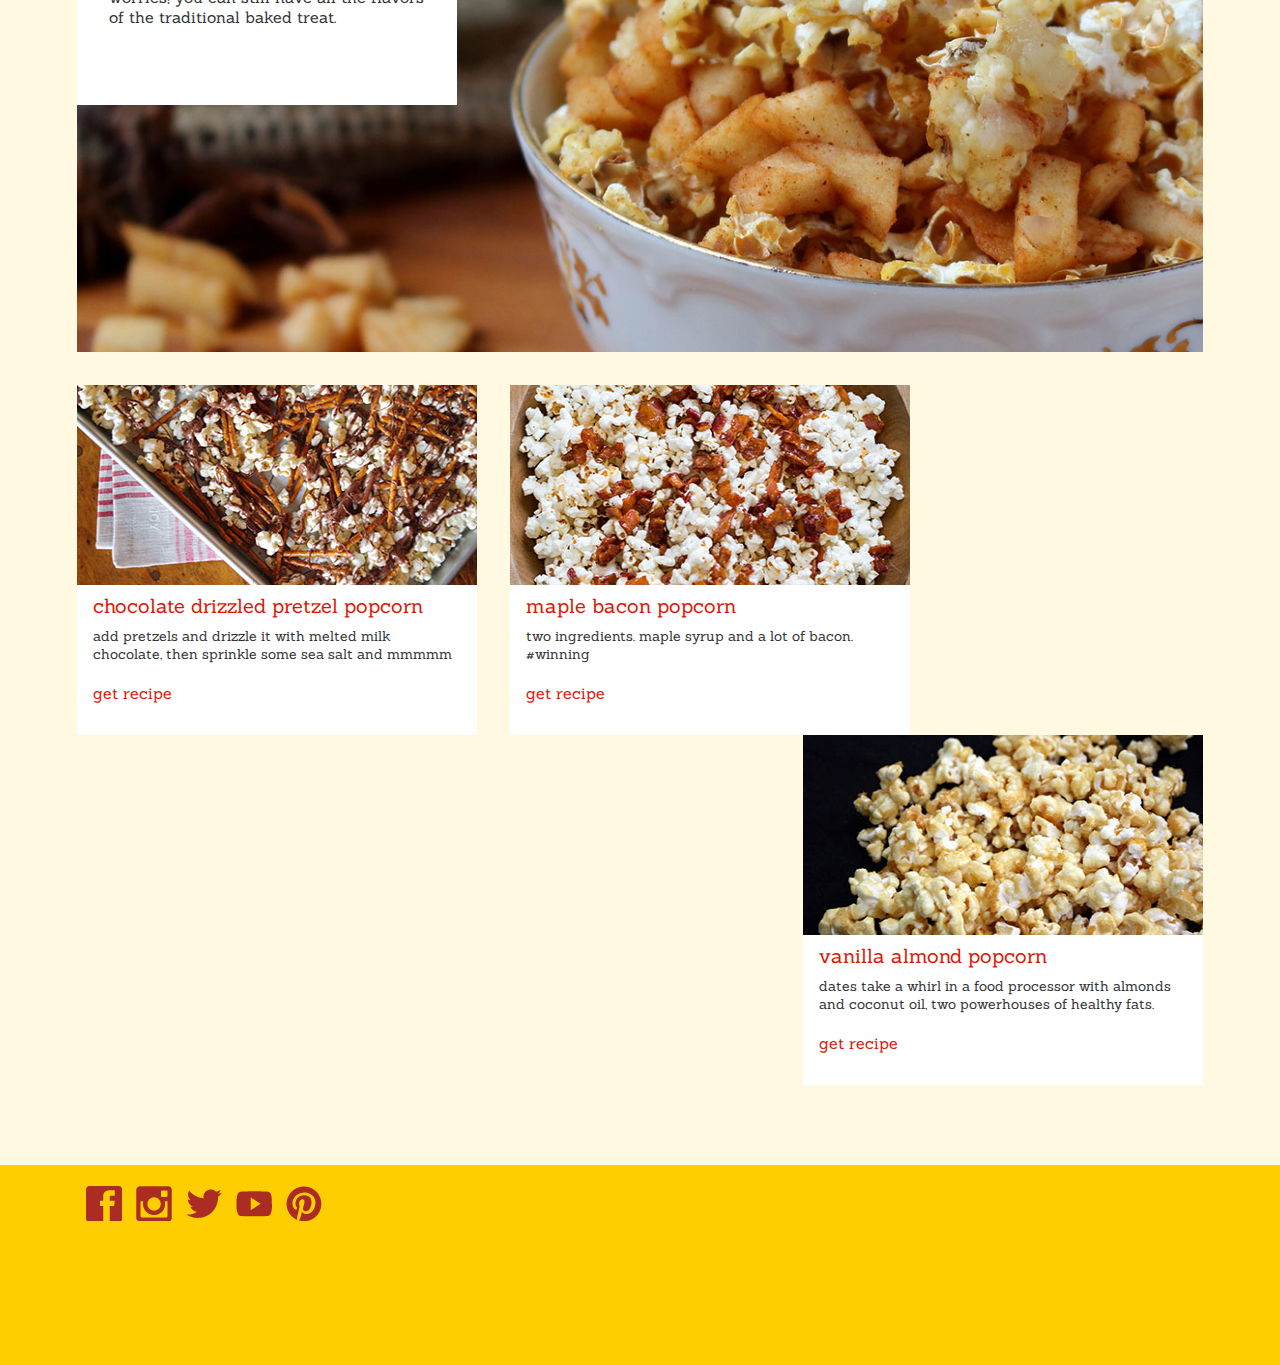
==== commit ddfb0408: "updates" ====
--- a/index.html
+++ b/index.html
@@ -33,12 +33,13 @@
                             <img src="images/cancel.png">
                         </div>
                         <ul>
-                            <li id="top-item"><a href="happy.html">sweet recipes<span class="featured-emoji-tag"><img src="images/happy-smaller.png"></span></a></li>
+                            <li id="top-item"><a href="index.html">home</a></li>                            
+                            <li><a href="happy.html">sweet recipes</a></li>
                             <li><a href="silly.html">savory recipes</a></li>
                             <li><a href="angry.html">spicy recipes</a></li>
                             <li><a href="sad.html">sweet &amp salty recipes</a></li>
                             <li><a href="history.html">history of popcorn</a></li>
-                            <li id="last-item"><a href="popping-methods.html">traditional popping methods</a></li>
+<!--                             <li id="last-item"><a href="popping-methods.html">traditional popping methods</a></li> -->
                         </ul>
                     </nav>
 
@@ -57,7 +58,7 @@
     <div class="container-Cnt">        
             <div class="intro">
                 <div class="intro-2"><p>how do you feel right now?</p></div> 
-                    <h1>select your mood and the emoji will suggest you a popcorn recipe!</h1>
+                    <h1>select your mood and the emoji will suggest you popcorn recipes!</h1>
                 </div>
 
             <div class="emojis">
--- a/css/style.css
+++ b/css/style.css
@@ -675,7 +675,7 @@
 .second-text p {
   width: 52%;
   text-align: center;
-  margin: 40px 0 100px 340px;
+  margin: 60px 0 100px 340px;
   font-family: Sanchez;
   line-height: 24px;
 }
@@ -683,7 +683,7 @@
 .second {
   background-color: #fff;
   width: 100%;
-  height: 600px;
+  height: 670px;
 }
 
 .second .date p {
@@ -696,8 +696,8 @@
 .second .second-text p {
   width: 52%;
   text-align: center;
-  margin-top: 100px;
-  margin-left: 340px;
+  margin-top: 80px;
+  margin-bottom: 540px;
   font-family: Sanchez;
 }
 
@@ -722,7 +722,7 @@
 .third .second-text p {
   width: 52%;
   text-align: center;
-  margin-top: 410px;
+  margin-top: 80px;
   margin-left: 340px;
   font-family: Sanchez;
 }
@@ -742,7 +742,7 @@
 .fourth .second-text p {
   width: 52%;
   text-align: center;
-  margin-top: 410px;
+  margin-top: 80px;
   margin-left: 340px;
   font-family: Sanchez;
 }
@@ -792,6 +792,12 @@
 }
 
 /*submit your own recipe*/
+.divider-submit {
+  border-top: 1px solid #FFCE00;
+  width: 90%;
+  margin: 0 auto;
+}
+
 .title-submit {
   text-align: center;
   margin-bottom: 3%;
@@ -812,7 +818,7 @@
 
 form {
   width: 100%;
-  height: 50%;
+  height: 55%;
 }
 
 .create-recipe {
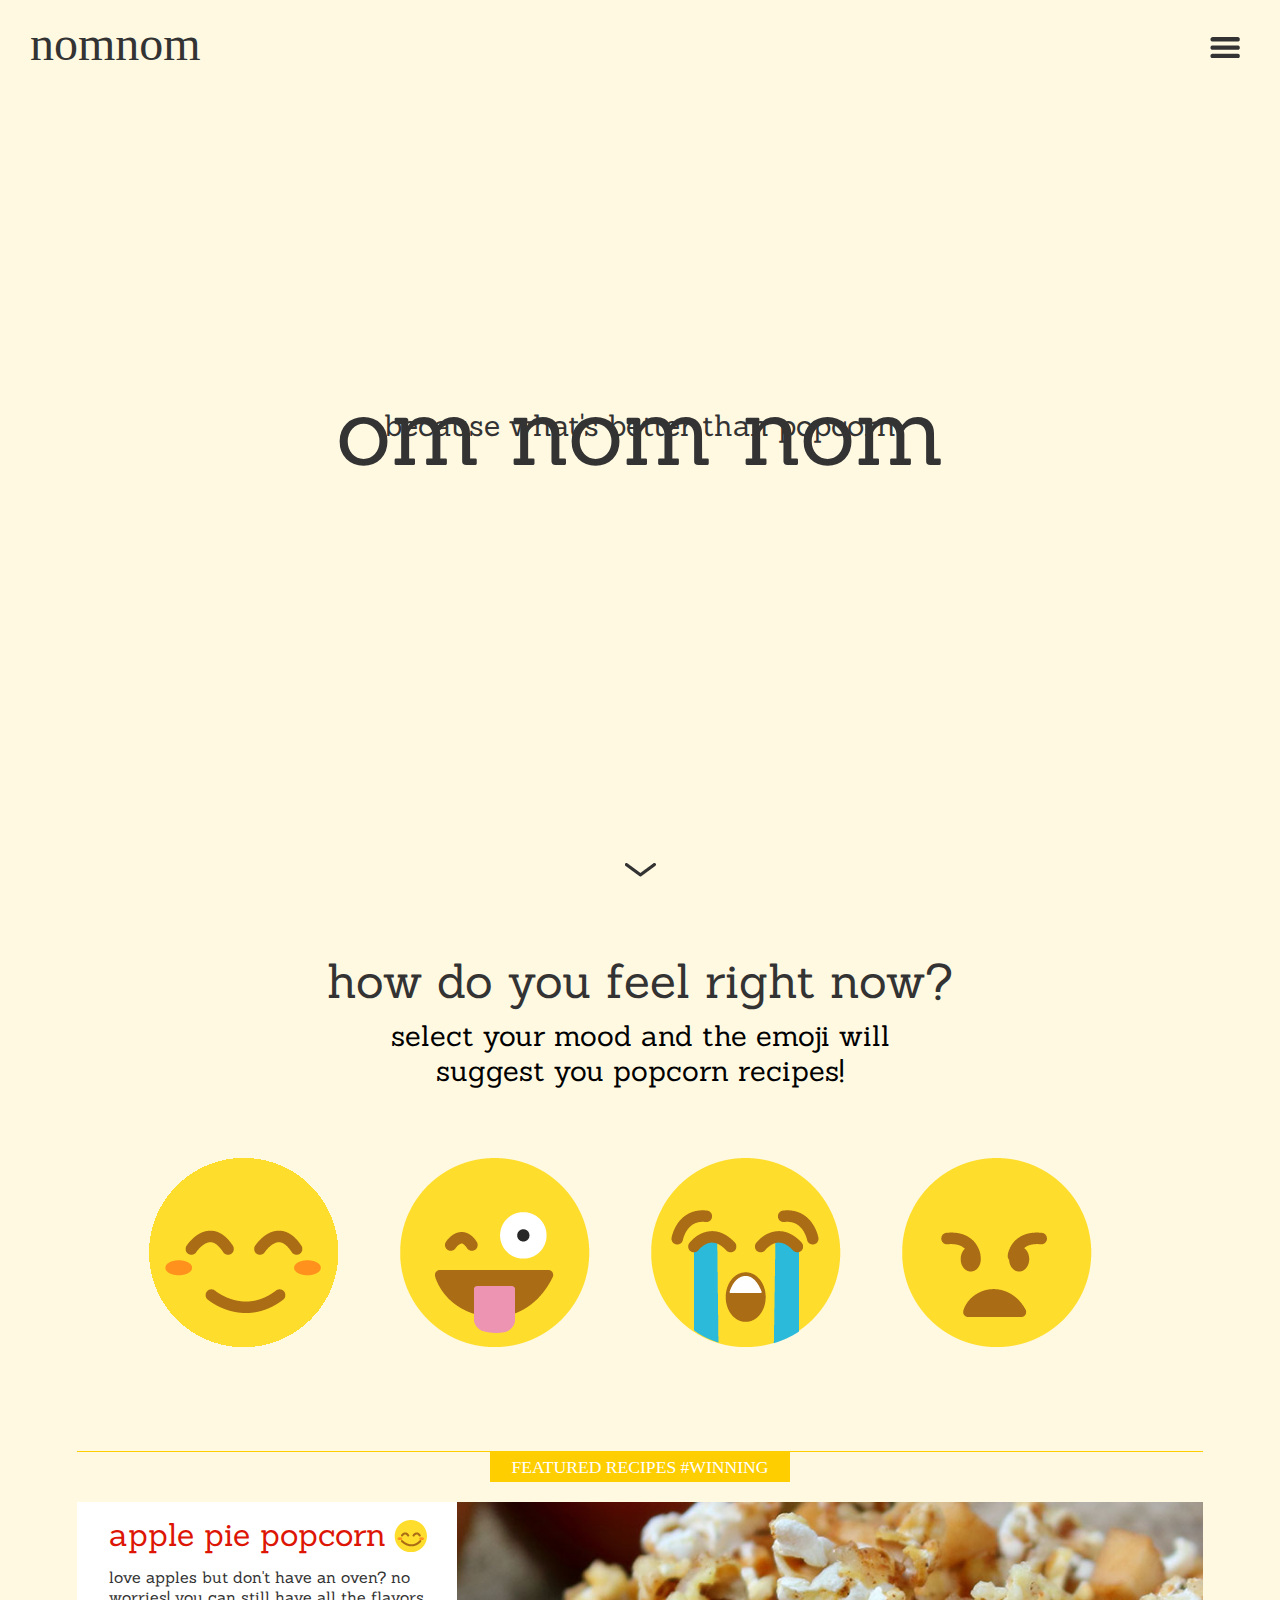
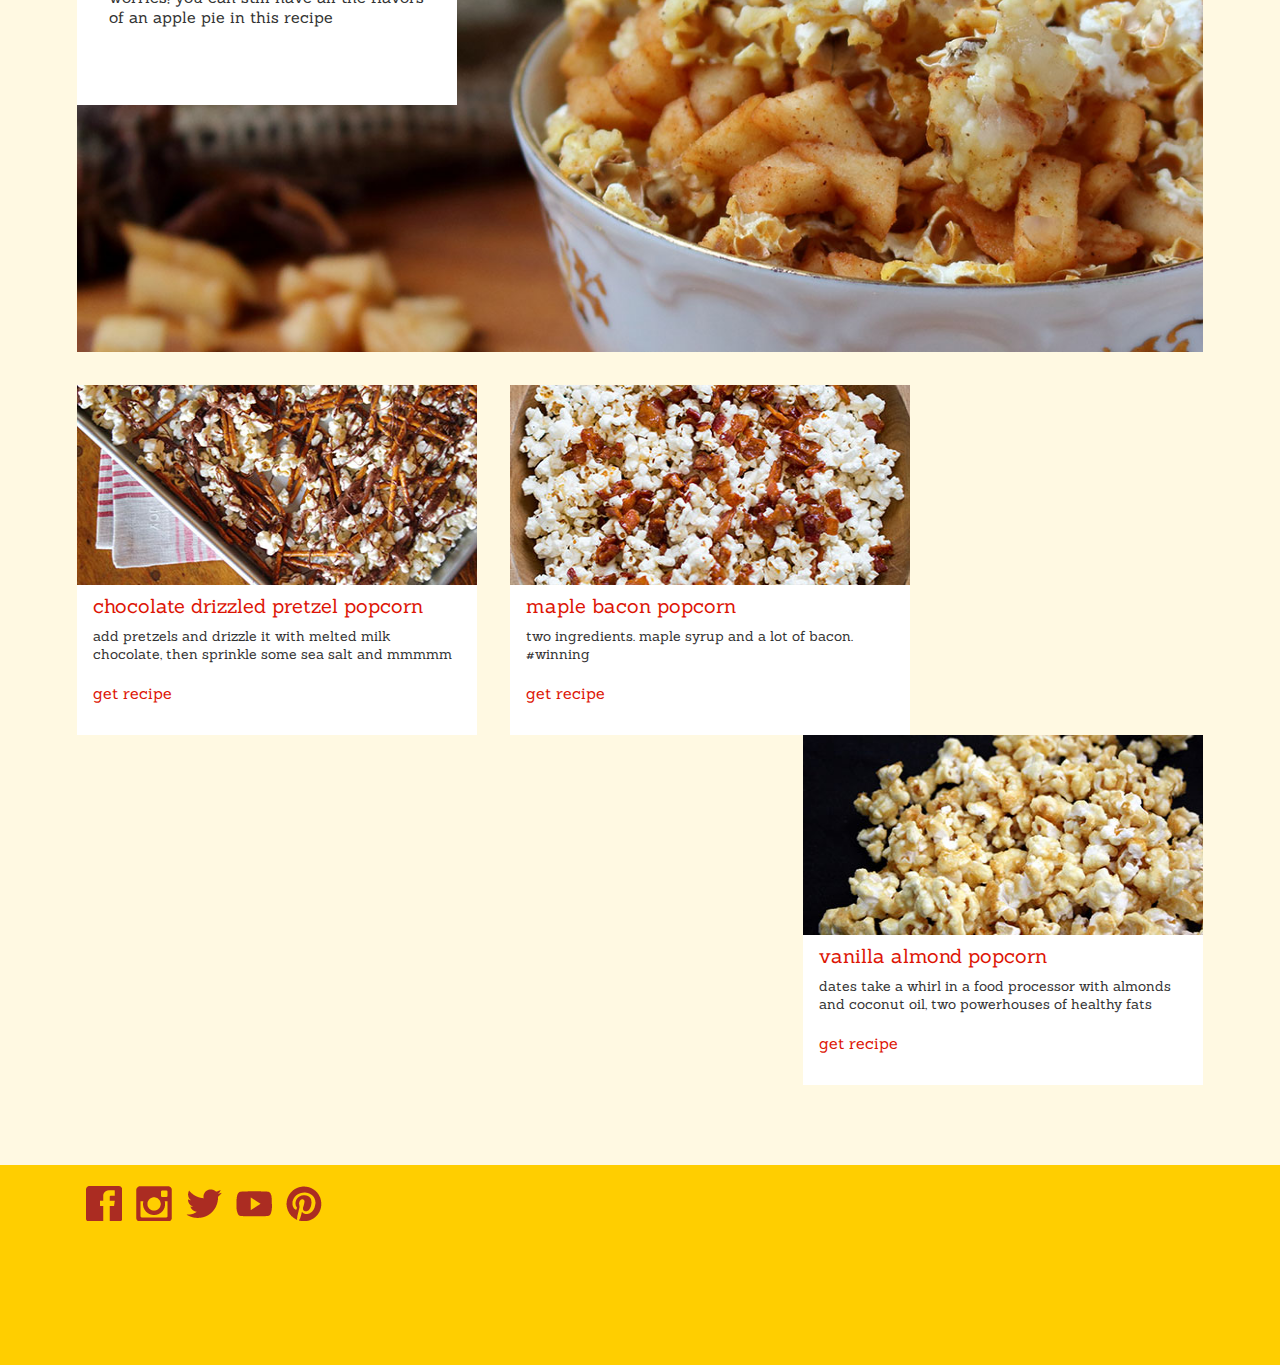
==== commit e3676200: "updates" ====
--- a/index.html
+++ b/index.html
@@ -99,7 +99,7 @@
             <div id="featured">
                 <div id="recipe-title">
                     <a href="http://sweetasacookie.com/apple-pie-popcorn/" target="_blank">apple pie popcorn<span class="featured-emoji-tag"><img src="images/happy-smaller.png"></span></a>
-                    <p>out of apples? inept with an oven? no worries! you can still have all the flavors of the traditional baked treat.</p>
+                    <p>love apples but don't have an oven? no worries! you can still have all the flavors of an apple pie in this recipe</p>
                 </div>
             </div>            
 
@@ -147,7 +147,7 @@
                                     <div class="column-text">
                                         <p class="column-title"><a href="http://realfoodrealdeals.com/vanilla-almond-popcorn/" target="_blank">vanilla almond popcorn</a></p>
 
-                                        <p class="column-blurb">dates take a whirl in a food processor with almonds and coconut oil, two powerhouses of healthy fats.</p>
+                                        <p class="column-blurb">dates take a whirl in a food processor with almonds and coconut oil, two powerhouses of healthy fats</p>
 
                                         <div class="get-recipe">
                                         <a href="http://realfoodrealdeals.com/vanilla-almond-popcorn/" target="_blank">get recipe</a>
--- a/css/style.css
+++ b/css/style.css
@@ -554,7 +554,7 @@
 }
 
 .featured-savory .recipe-title {
-  height: 300px;
+  height: 200px;
 }
 
 /*sweet & salty*/
@@ -575,10 +575,6 @@
   background: url("../images/spicy-curry.jpg"); center center no-repeat;
   position: relative;
   box-sizing: border-box;
-}
-
-.featured-savory .recipe-title {
-  height: 300px;
 }
 
 .more-recipes .row-2 {
@@ -1105,7 +1101,7 @@
   margin-bottom: 14px;
 }
 
-/*phone happy*/
+/*phone happy sweet*/
 #recipe {
   background-color: white;
 }
@@ -1120,26 +1116,6 @@
   margin-bottom: 33px;
   margin-top: 80px;
 }
-/*
-.tag {
-  background-color: #CC1C0E;
-  left: 50%;
-  margin-left: -5rem;
-  padding: .75rem .5rem;
-  position: absolute;
-  text-align: center;
-  text-transform: uppercase;
-  top: 82rem;
-  width: 11.25rem;
-  z-index: 2;
-}
-
-.tag p {
-  color: #ffffff;
-  text-align: center;
-  font-style: 1.25em; 
-  font-family: Bryant-Bold;
-}*/
 
 #recipe-title {
   font-family: Sanchez;
@@ -1314,7 +1290,7 @@
 
 .did-you-know-text {
   width: 90%;
-  padding-left: 12%;
+  padding-left: 14%;
   padding-top: 28%;
   text-align: center;
 }
@@ -1323,7 +1299,6 @@
   font-size: 2em;
   font-family: Sanchez;
   color: #333;
-  padding-top: 2%;
   padding-bottom: 4%;
 }
 
@@ -1339,16 +1314,133 @@
   background-color: #CC1C0E;
   border: none;
   width: 94%;
-  height: 100px;
-  margin-top: 33px;
+  height: 10%;
+  margin-top: 3%;
   font-size: 1em;
   color: white;
   border-radius: 5px;
   position: relative;
+  z-index: 9999;
 }
 
 .submit:hover {
   background-color: #B71B0E;
+}
+
+/*phone silly savory*/
+#recipe {
+  background-color: white;
+}
+
+.featured-savory{
+  margin: auto;
+  width: 94%;
+  height: 350px;
+  background: url("../images/lemony-kale.jpg"); center center no-repeat;
+  position: relative;
+  box-sizing: border-box;
+}
+
+.featured-savory .recipe-title {
+  font-family: Sanchez;
+  font-size: 2em;
+  padding-left: 1em;
+  padding-top: 6%;
+  background-color: #F8F8F8;
+  color: #dd1505;
+  width: 100%;
+  height: 40%;
+  margin-top: 10px;
+}
+
+.featured-savory .recipe-title p {
+  padding-top: 4%;
+  font-family: Sanchez;
+  line-height: 20px;
+  font-size: .5em;
+}
+
+.featured-savory .recipe-title a {
+  color: #dd1505;
+}
+
+.did-you-know-text {
+  width: 90%;
+  padding-left: 14%;
+  padding-top: 26%;
+  text-align: center;
+}
+
+/*phone angry spicy*/
+.featured-spicy{
+  margin: auto;
+  width: 94%;
+  height: 350px;
+  background: url("../images/spicy-curry.jpg"); center center no-repeat;
+  position: relative;
+  box-sizing: border-box;
+}
+
+.featured-spicy .recipe-title {
+  font-family: Sanchez;
+  font-size: 2em;
+  padding-left: 1em;
+  padding-top: 6%;
+  background-color: #F8F8F8;
+  color: #dd1505;
+  width: 100%;
+  height: 50%;
+  margin-top: 10px;
+}
+
+.featured-spicy .recipe-title p {
+  padding-top: 4%;
+  font-family: Sanchez;
+  line-height: 20px;
+  font-size: .5em;
+}
+
+/*phone sad sweet & salty*/
+.featured-sweet-salty{
+  margin: auto;
+  width: 94%;
+  height: 350px;
+  background: url("../images/sea-salt-chocolate.jpg"); center center no-repeat;
+  position: relative;
+  box-sizing: border-box;
+}
+
+.featured-sweet-salty .recipe-title {
+  font-family: Sanchez;
+  font-size: 2em;
+  padding-left: 1em;
+  padding-top: 6%;
+  background-color: #F8F8F8;
+  color: #dd1505;
+  width: 100%;
+  height: 60%;
+  margin-top: 10px;
+}
+
+.featured-sweet-salty .recipe-title p {
+  padding-top: 4%;
+  font-family: Sanchez;
+  line-height: 20px;
+  font-size: .5em;
+}
+
+.title-sad {
+  width: 30%;
+  margin-left: 30%;
+  margin-right: 20%;
+}
+
+.title-sad h1 {
+  font-size: 2em;
+  width: 300px;
+  margin-top: 20%;
+  margin-bottom: 1%;
+  color: #333;
 }
 
 /*phone history*/
@@ -1388,6 +1480,82 @@
   text-align: center;
 }
 
+.second-text p {
+  width: 80%;
+  margin: 10% 25% 2% 0%;
+  font-family: Sanchez;
+  line-height: 1em;
+  font-size: 1.1em;
+  padding-left: 12%;
+}
+
+.second {
+  background-color: #FFF;
+  width: 100%;
+  height: 661px;
+}
+
+.second .date p {
+  margin-top: 50px;
+  text-align: center;
+  font-size: 2em;
+  font-family: Sanchez;
+}
+
+.second .second-text p {
+  width: 80%;
+  margin: 10% 25% 2% 0%;
+  font-family: Sanchez;
+  line-height: 1em;
+  font-size: 1.1em;
+  padding-left: 12%;
+}
+
+.third {
+  background-color: #FFF1B6;
+  width: 100%;
+  height: 762px;
+}
+
+.third .date p {
+  margin-top: 50px;
+  text-align: center;
+  font-size: 2em;
+  font-family: Sanchez;
+}
+
+.third .second-text p {
+  width: 80%;
+  margin: 10% 25% 2% 0%;
+  font-family: Sanchez;
+  line-height: 1em;
+  font-size: 1.1em;
+  padding-left: 12%;
+}
+
+.fourth {
+  background-color: #fff;
+  width: 100%;
+  height: 670px;
+}
+
+.fourth .date p {
+  margin-top: 50px;
+  text-align: center;
+  font-size: 2em;
+  font-family: Sanchez;
+}
+
+.fourth .second-text p {
+  width: 80%;
+  margin: 10% 25% 2% 0%;
+  font-family: Sanchez;
+  line-height: 1em;
+  font-size: 1.1em;
+  padding-left: 12%;
+}
+
+/*footer*/
 footer {
   background-color: #ffce00;
   width: 100%;
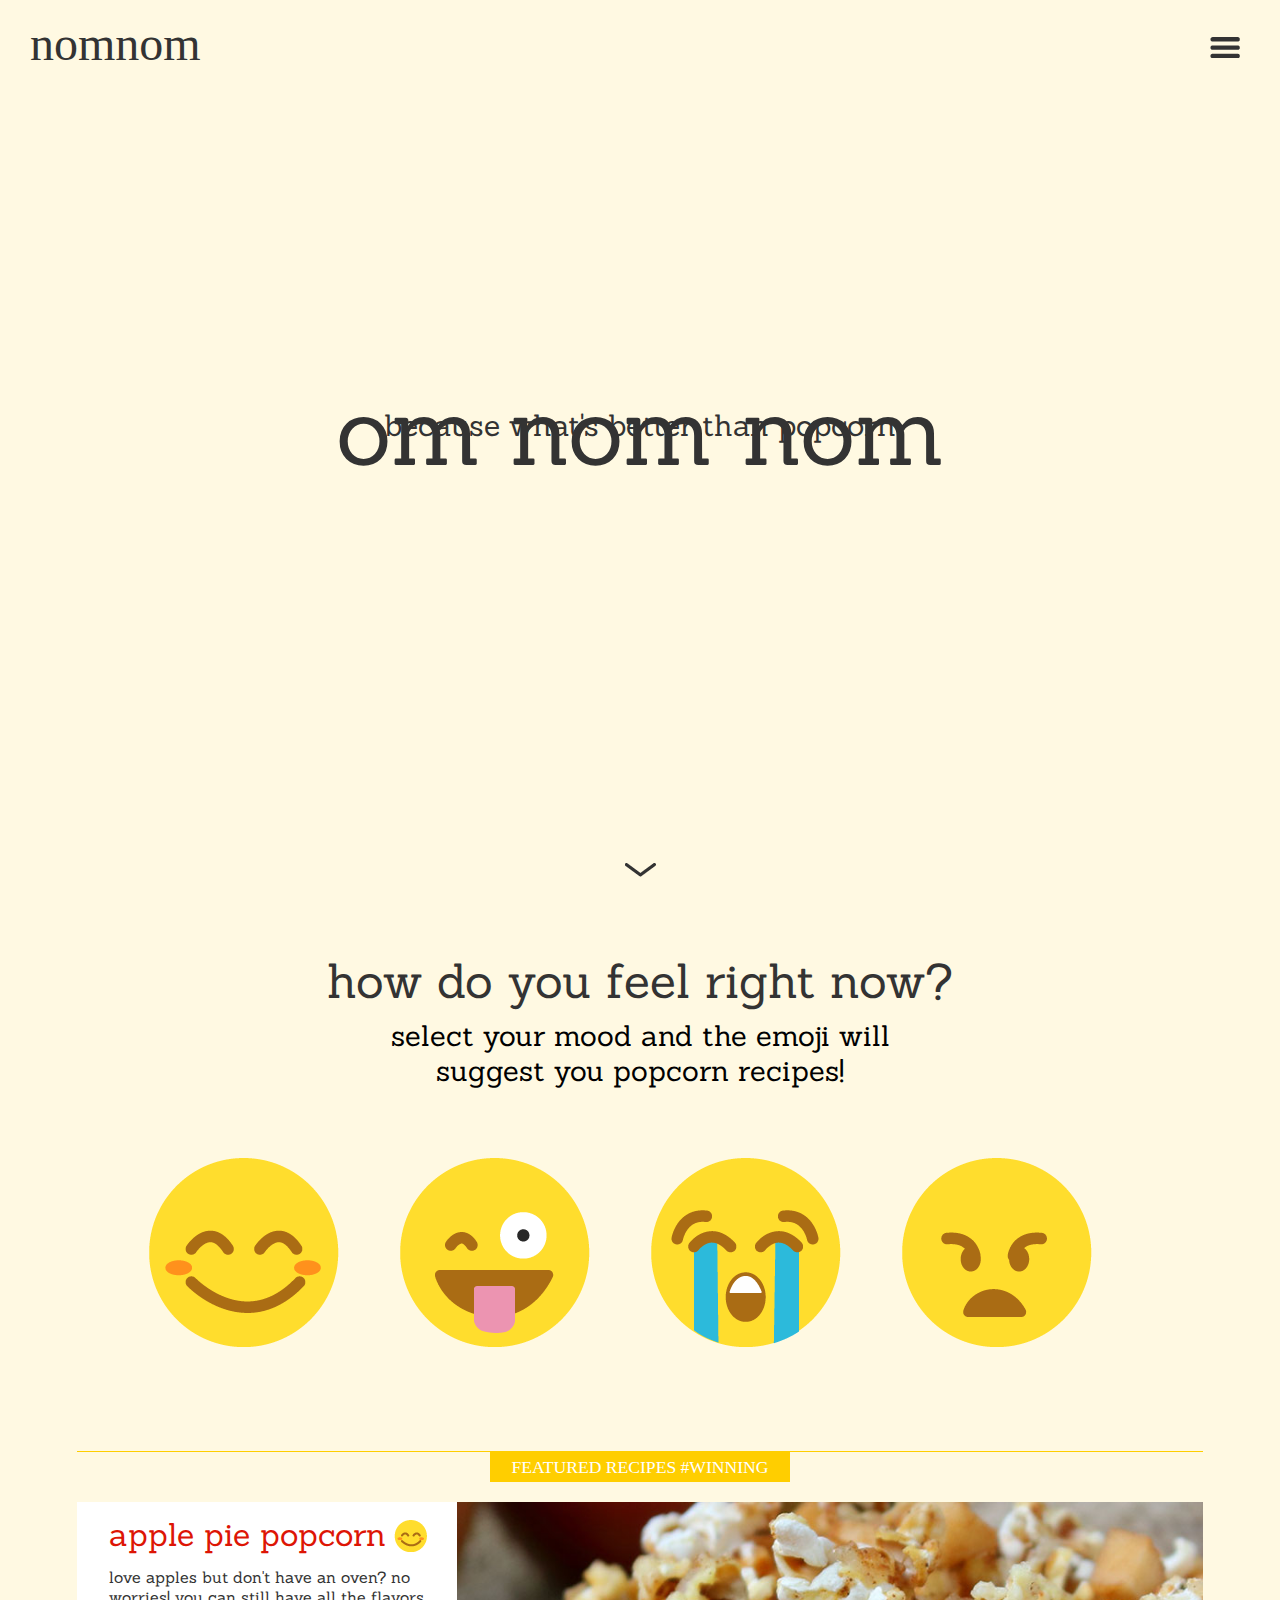
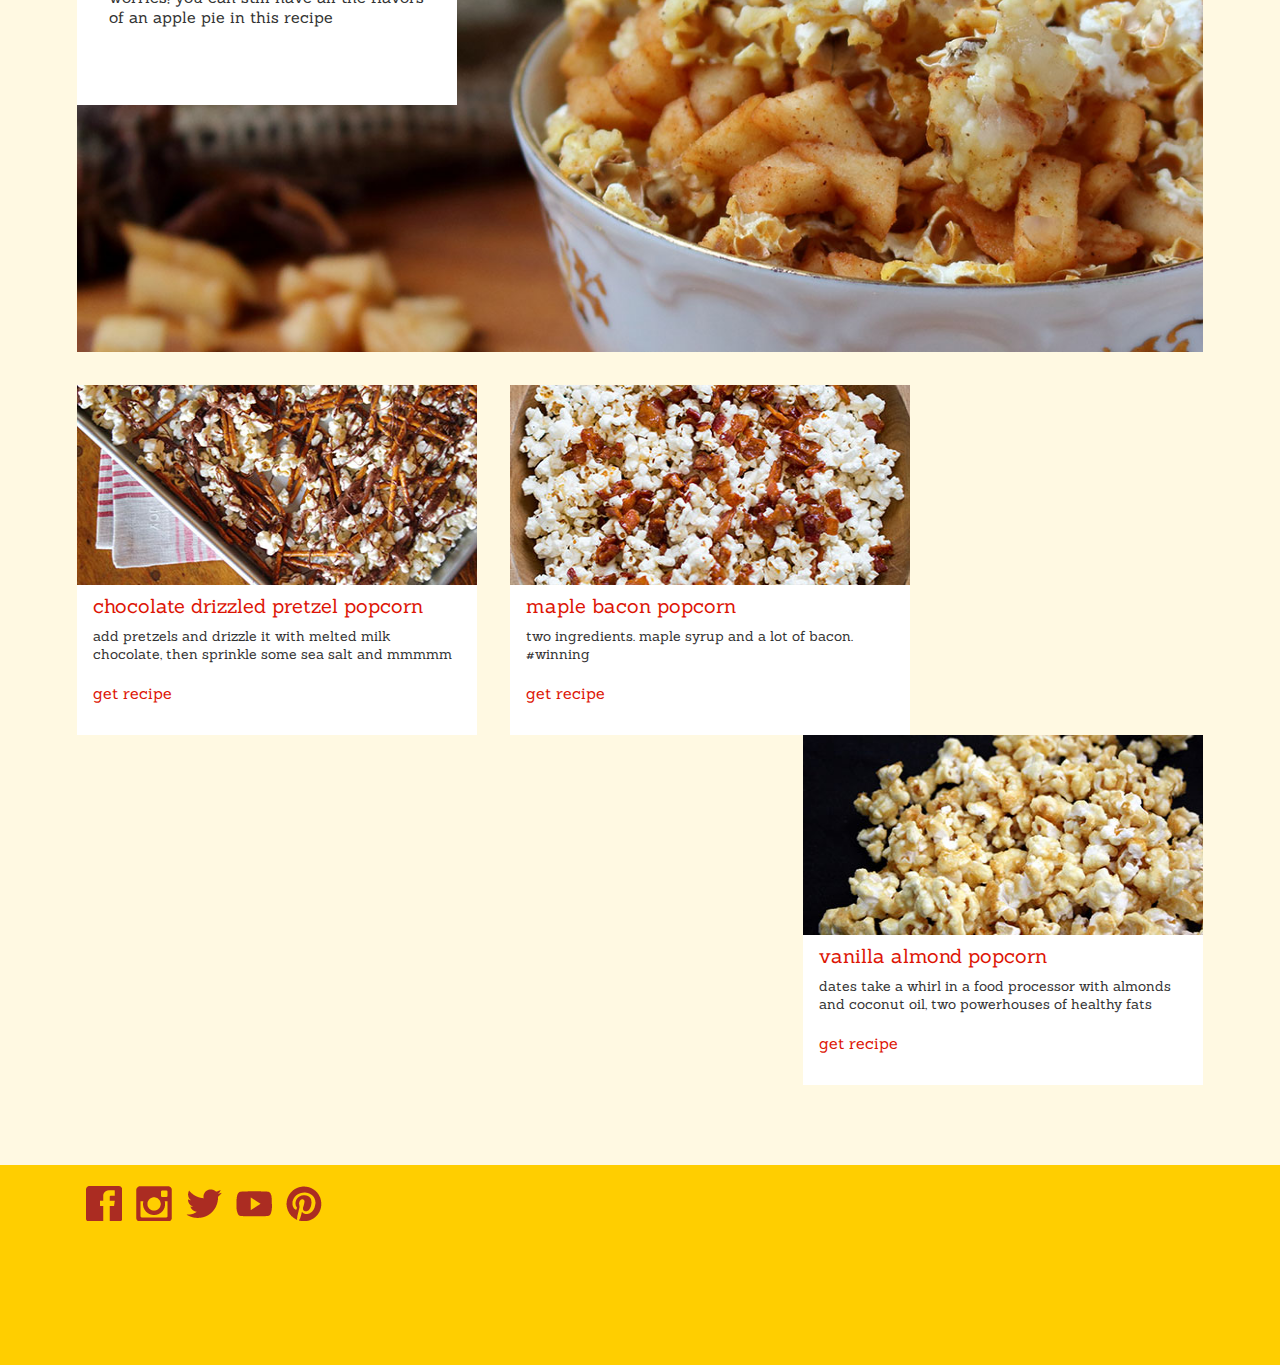
==== commit 0c239876: "updates" ====
--- a/index.html
+++ b/index.html
@@ -63,7 +63,7 @@
 
             <div class="emojis">
                 <div class="happy">
-                    <a href="happy.html"><img src="images/happy.gif"></a>
+                    <a href="happy.html"><img src="images/happy.png"></a>
                     <div id="happy-text">
                         <p>sweet</p>
                     </div>
